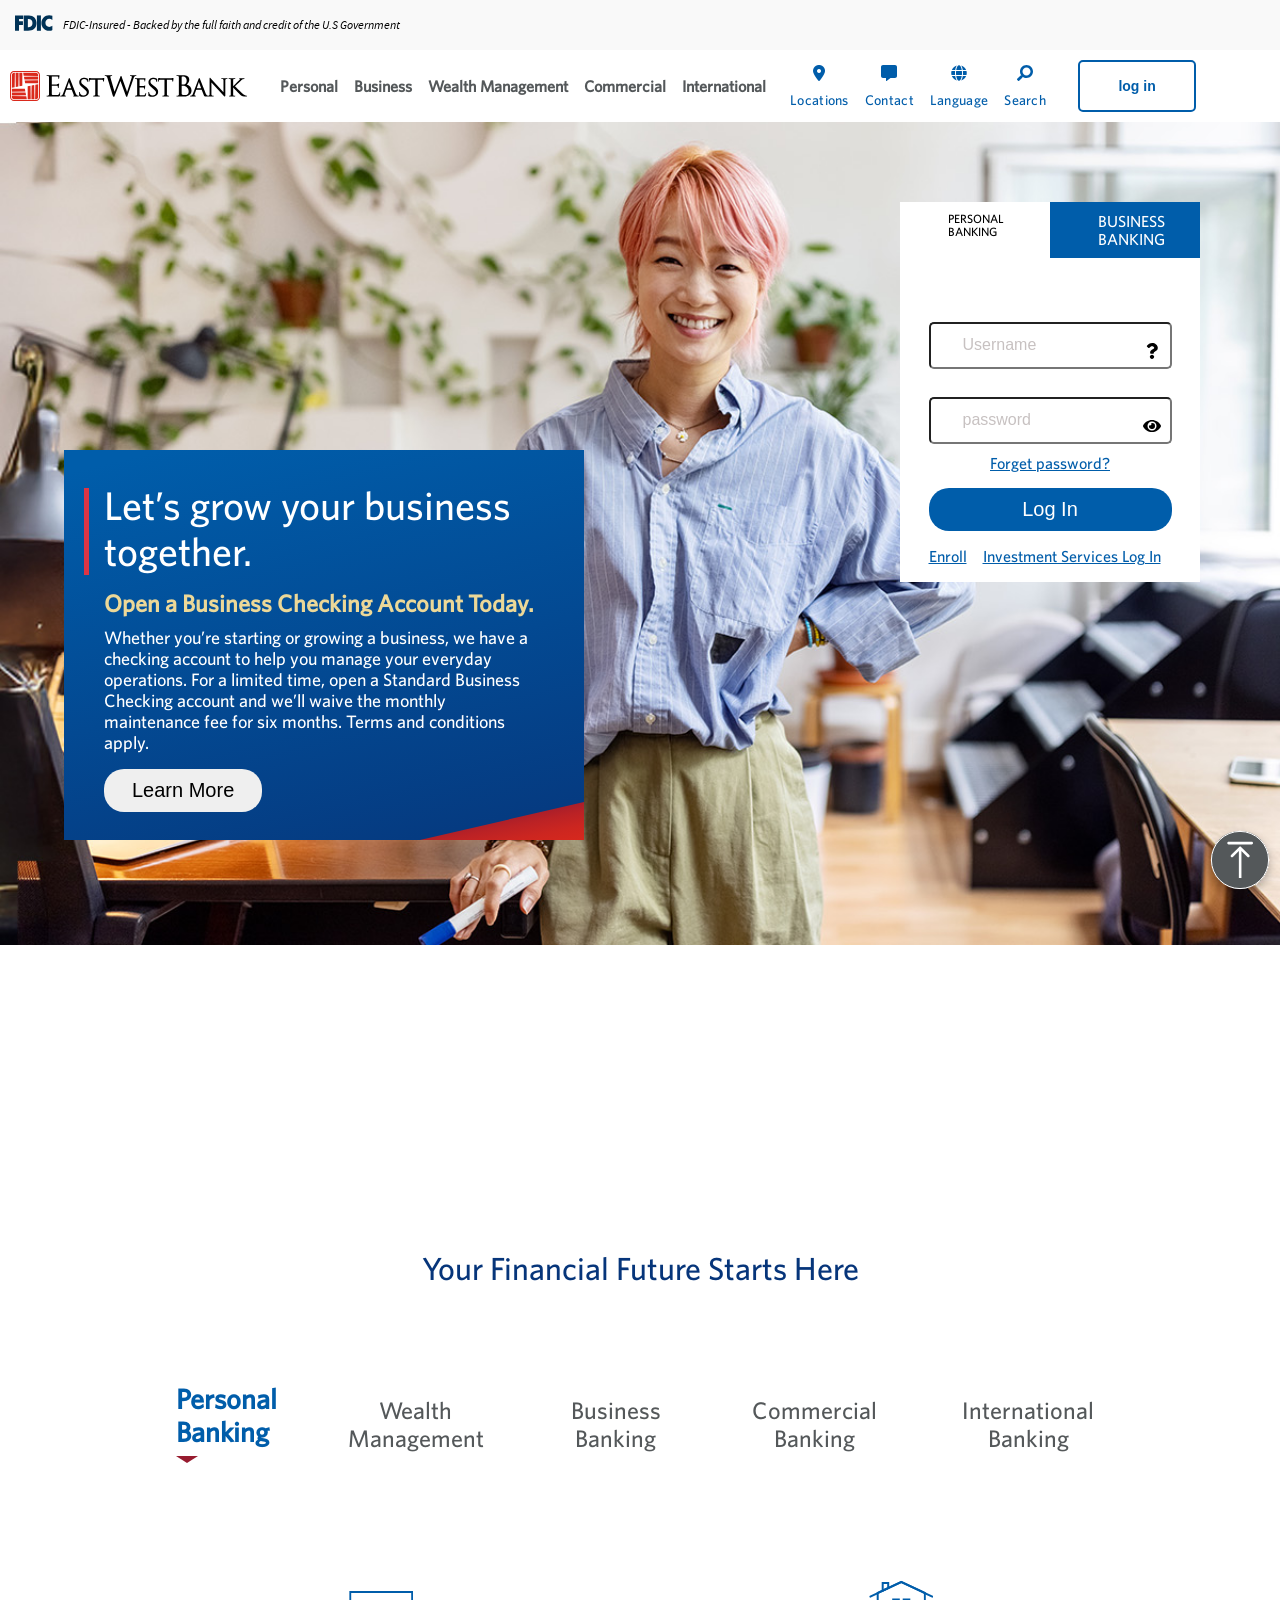
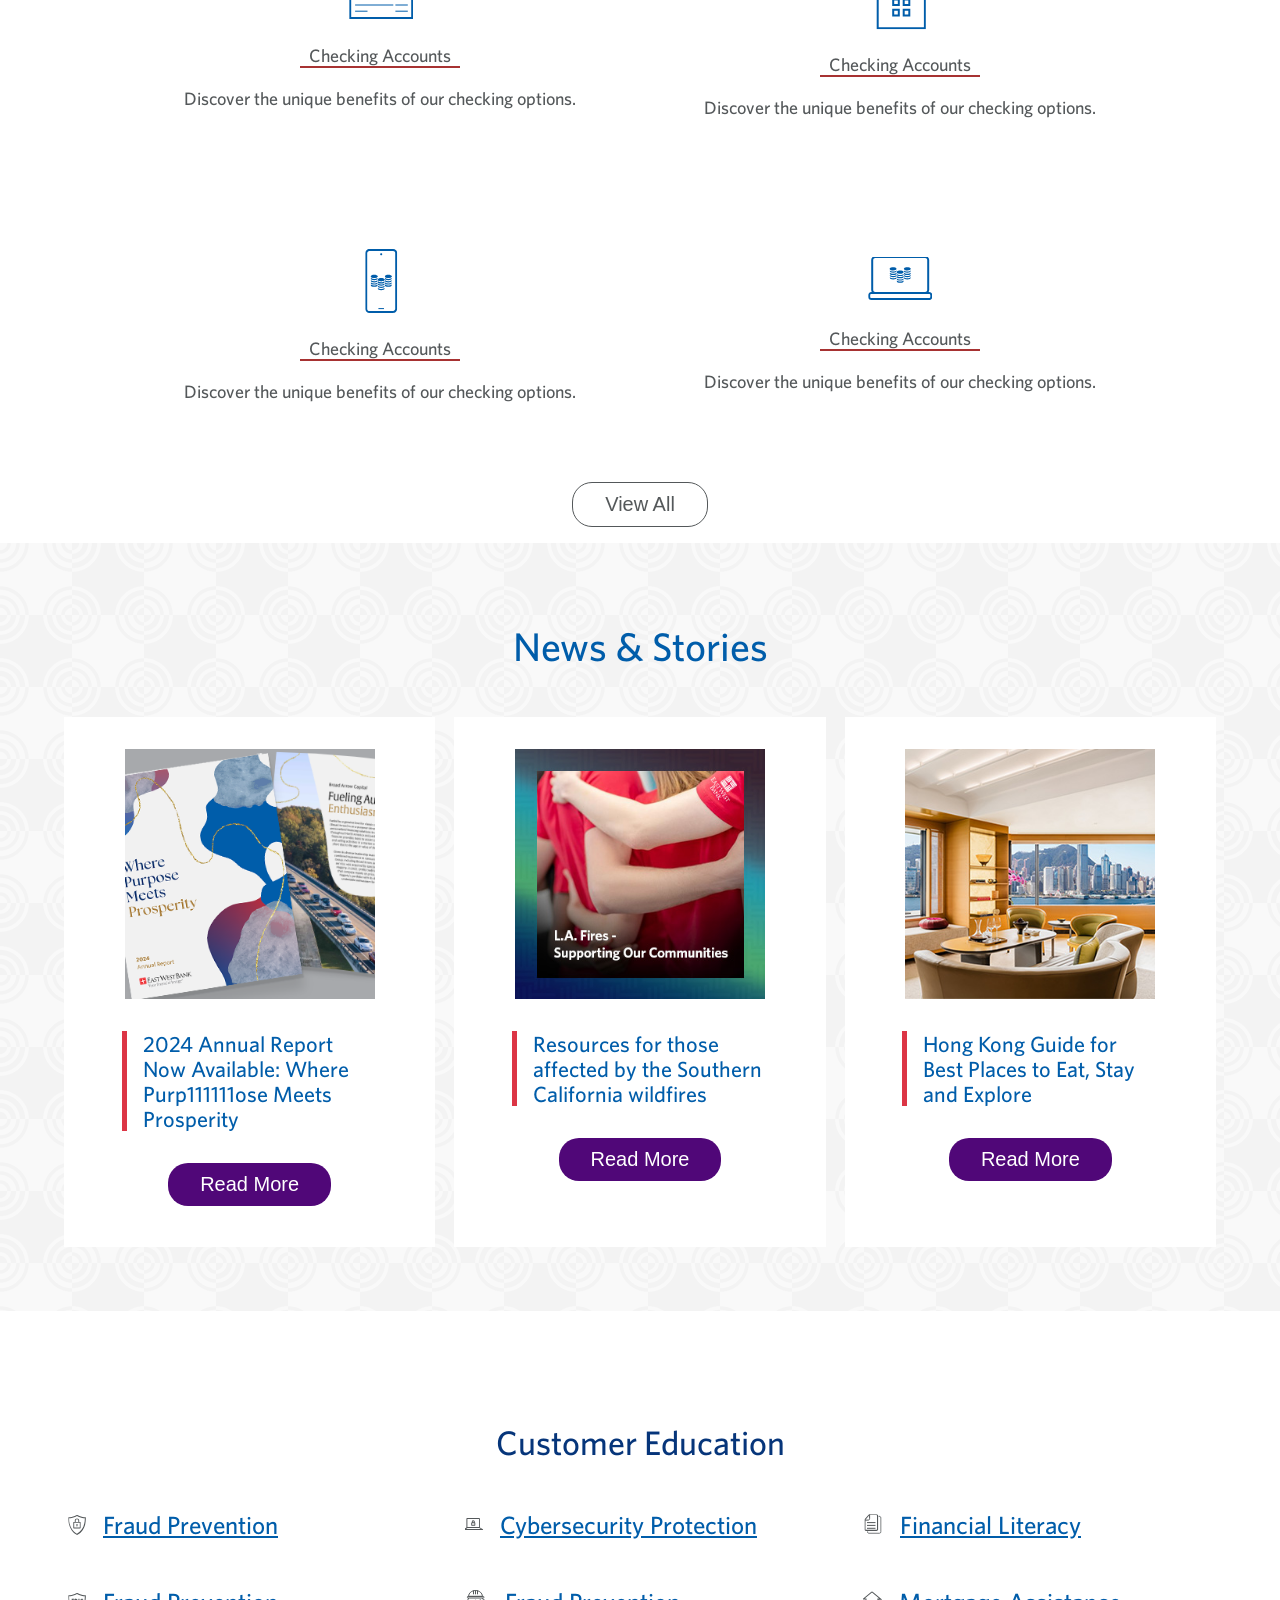
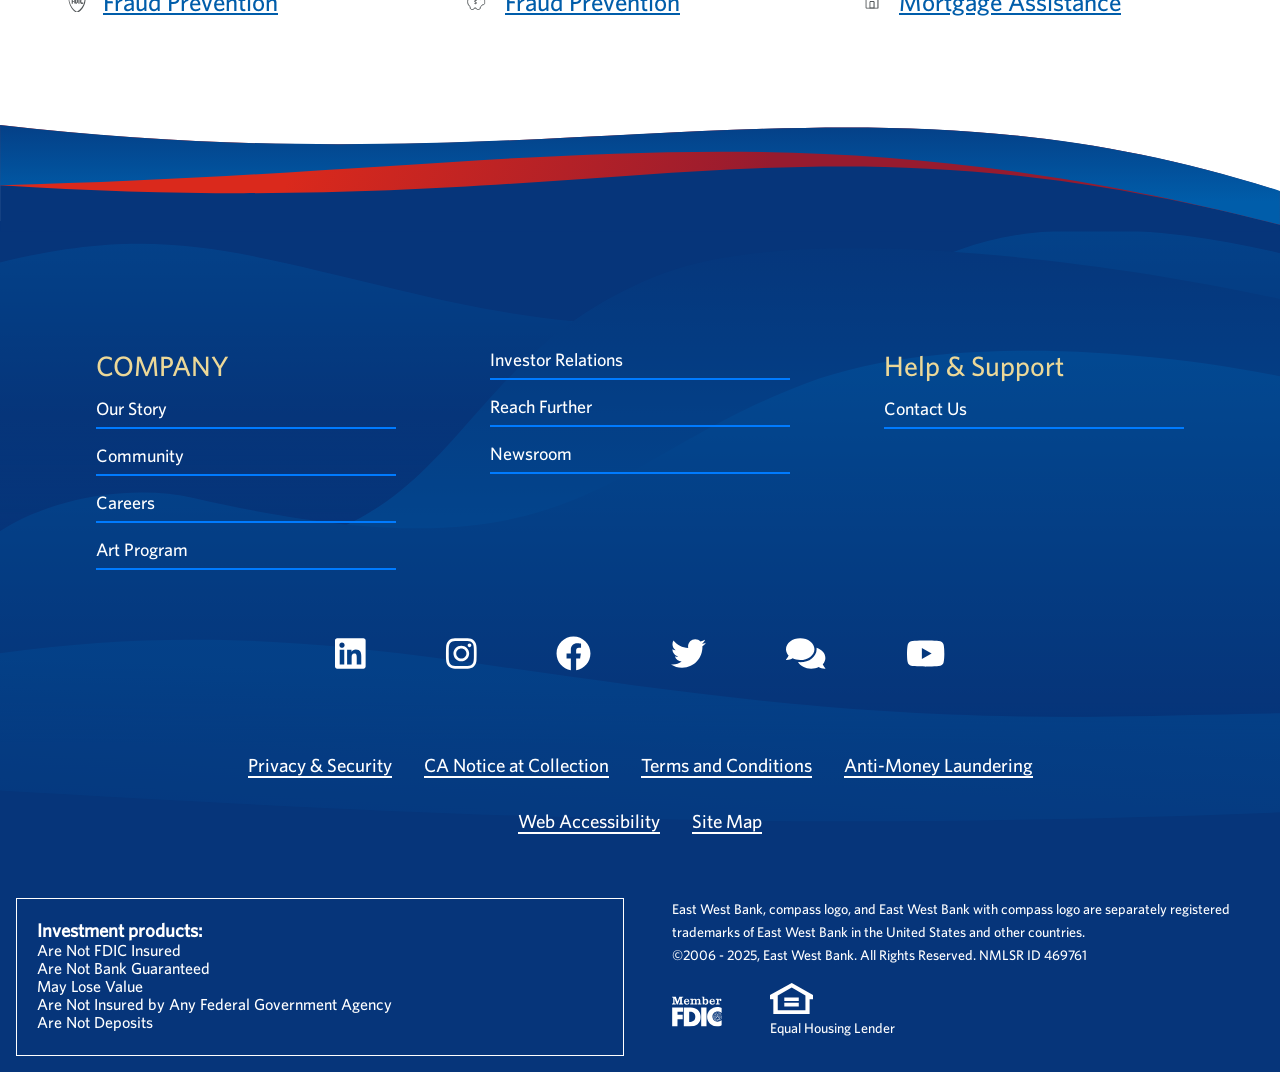
==== docs/index.html @ 976926b1 "new commit" ====
<!DOCTYPE html>
<html lang="en">

<head>
    <meta charset="UTF-8">
    <meta name="viewport" content="width=device-width, initial-scale=1.0">
    <title>Document</title>
    <link rel="stylesheet" href="../style/style.css">
    <link rel="stylesheet" href="https://cdnjs.cloudflare.com/ajax/libs/font-awesome/6.0.0-beta3/css/all.min.css">
    <script src="../script/all.js"></script>

</head>

<body>
    <header>
        <nav>
            <div class="alert-navbar">
                <div class="top-nav-logo">
                    <img src="../assets/icons/US-FDIC-Logo-letters copy.svg" alt="">
                </div>
                <div class="topnav_text">
                    <p>FDIC-Insured - Backed by the full faith and credit of the U.S Government</p>
                </div>
            </div>
            <div class="main_navbar">
                <div class="nav_img">
                    <div class="humbuger_menu">
                        <span><i class="fa fa-bars"></i></span>
                    </div>
                    <img src="../assets/icons/EWB_Logo_Horz_black.svg" alt="">
                </div>
                <div class="nav_container">

                    <div class="nav_links">
                        <a href="">personal</a>
                        <a href="">business</a>
                        <a href="">wealth management</a>
                        <a href="">commercial</a>
                        <a href="">international</a>
                    </div>
                    <div class="nav_utilities">
                        <div class="utility">

                            <div class="location">
                                <span class="icon"><i class="fa-solid  fa-location-dot"></i></span>
                                <p>locations</p>
                            </div>
                            <div class="contact">
                                <span class="icon"><i class="fas fa-comment-alt"></i></span>
                                <p>contact</p>
                            </div>
                            <div class="language">
                                <span class="icon"><i class="fas fa-globe"></i></span>
                                <p>language</p>
                            </div>

                            <div class="search">
                                <span class="icon"><i class="fas fa-search fa-rotate-90"></i></span>
                                <p>search</p>
                            </div>
                        </div>
                    </div>
                </div>
                <button class="btn">log in</button>
            </div>
        </nav>
    </header>
    <section>
        <div class="hero_section">
            <div class="form_model">
                <div class="model_bar">
                    <p>PERSONAL BANKING</p>
                    <span class="model_span">BUSINESS BANKING </span>
                </div>
                <div class="form_field">
                    <span class="input">
                        <input type="text" id="input" placeholder="Username" name="">
                        <span class="icon"><i class="fas fa-question"></i></span>
                    </span> <br>
                    <span class="input">
                        <input type="text" id="input" placeholder="password" name="">
                        <span class="icon"><i class="fas fa-eye"></i></span>
                    </span>
                    <div class="forget_password">
                        <span><a href="">Forget password?</a></span>
                    </div>
                    <div class="form_btn">
                        <button>Log in</button>
                    </div>
                    <div class="enroll">
                        <a href="">Enroll</a>
                        <a href="">Investment Services Log In</a>

                    </div>
                </div>

            </div>
            <div class="model">
                <h1>Let’s grow your business together. </h1>
                <span class="border"></span>
                <h3>Open a Business Checking Account Today.</h3>
                <P>Whether you’re starting or growing a business, we have a checking account to help you manage your
                    everyday operations. For a limited time, open a Standard Business Checking account and we’ll waive
                    the monthly maintenance fee for six months. Terms and conditions apply.</P>
                <button class="btn_ctr">learn more</button>
            </div>
        </div>

    </section>

    <section>
        <div class="details_section ">
            <h1 class="tittle">Your Financial Future Starts Here</h1>
            <div class="stats wrapper">
                <div class="stats_text">
                    <h1>Personal <br>
                        Banking</h1>
                    <img src="../assets/icons/tab-caret.svg" alt="">
                </div>
                <a href="">Wealth Management</a>
                <a href="">Business Banking</a>
                <a href="">Commercial Banking</a>
                <a href="">International Banking </a>

            </div>

            <div class="details_card_container">
                <article class="card">
                    <div class="card_img">
                        <img src="../assets/images/account.png" alt="">
                    </div>
                    <div class="card_title">
                        <p class="sub_titile">Checking Accounts</p>
                        <p>Discover the unique benefits of our checking options.</p>
                    </div>
                </article>
                <article class="card">
                    <div class="card_img">
                        <img src="../assets/images/house.png" alt="">
                    </div>
                    <div class="card_title">
                        <p class="sub_titile">Checking Accounts</p>
                        <p>Discover the unique benefits of our checking options.</p>
                    </div>
                </article>
                <article class="card">
                    <div class="card_img">
                        <img src="../assets/images/phoneMOney.png" alt="">
                    </div>
                    <div class="card_title">
                        <p class="sub_titile">Checking Accounts</p>
                        <p>Discover the unique benefits of our checking options.</p>
                    </div>
                </article>
                <article class="card">
                    <div class="card_img">
                        <img src="../assets/images/money.png" alt="">
                    </div>
                    <div class="card_title">
                        <p class="sub_titile">Checking Accounts</p>
                        <p>Discover the unique benefits of our checking options.</p>
                    </div>
                </article>
            </div>
            <button class="btn_ctr">View All</button>
        </div>

    </section>

    <section>
        <div class="news">
            <h1>News & Stories</h1>
            <div class="news_card wrapper">
                <article class="card">
                    <div class="card_container">

                        <div class="card_img">
                            <img src="../assets/images/2024_EWB-Annual-Report_320x320.png" alt="">
                        </div>
                        <div class="card_title">
                            <h2>2024 Annual Report Now Available: Where Purp111111ose Meets Prosperity</h2>
                        </div>
                        <button class="btn1">Read More</button>
                    </div>

                </article>
                <article class="card">
                    <div class="card_container">

                        <div class="card_img">
                            <img src="../assets/images/la-wildfires-resources-east-west-bank-thumb.jpg" alt="">
                        </div>
                        <div class="card_title">
                            <h2>Resources for those affected by the Southern California wildfires</h2>
                        </div>
                        <button class="btn1">Read More</button>
                    </div>

                </article>
                <article class="card">
                    <div class="card_container">

                        <div class="card_img">
                            <img src="../assets/images/RF_HK-guide_SQ_20250318a.jpg" alt="">
                        </div>
                        <div class="card_title">
                            <h2>Hong Kong Guide for Best Places to Eat, Stay and Explore</h2>
                        </div>
                        <button class="btn1">Read More</button>
                    </div>

                </article>
            </div>
        </div>

        <div class="customer">
            <h1 class="title">Customer Education</h1>
            <div class="customer_card_container">

                <span class="customer_card">
                    <img src="../assets/images/security.png" alt="">
                    <a href="">Fraud Prevention</a>
                </span>
                <span class="customer_card">
                    <img src="../assets/images/protection.png" alt="">
                    <a href="">Cybersecurity Protection</a>
                </span>
                <span class="customer_card">
                    <img src="../assets/images/copy.png" alt="">
                    <a href="">Financial Literacy</a>
                </span>
                <span class="customer_card">
                    <img src="../assets/images/fac.png" alt="">
                    <a href="">Fraud Prevention</a>
                </span>
                <span class="customer_card">
                    <img src="../assets/images/overdraft.png" alt="">
                    <a href="">Fraud Prevention</a>
                </span>
                <span class="customer_card">
                    <img src="../assets/images/mortage.png" alt="">
                    <a href="">Mortgage Assistance</a>
                </span>
            </div>
        </div>
    </section>

    <footer>
        <div class="footer_wave">
            <img src="../assets/icons/footer-wave.svg" alt="">
        </div>

        <div class="footer_links_container">
            <div class="footer_links">
                <h2>COMPANY</h2>
                <a href="">Our Story</a>
                <a href="">Community</a>
                <a href="">Careers</a>
                <a href="">Art Program</a>

            </div>
            <div class="footer_links">
                <a href="">Investor Relations</a>
                <a href="">Reach Further</a>
                <a href="">Newsroom</a>
            </div>

            <div class="footer_links">
                <h2>Help & Support</h2>
                <a href="">Contact Us</a>


            </div>
        </div>

        <div class="socials">
            <div class="social_links">

                <span class="social_icons">
                    <i class="fab fa-linkedin"></i>
                </span>
                <span class="social_icons">
                    <i class="fab fa-instagram"></i>
                </span>
                <span class="social_icons">
                    <i class="fab fa-facebook"></i>
                </span>
                <span class="social_icons">
                    <i class="fab fa-twitter"></i>
                </span>
                <span class="social_icons">
                    <i class="fa fa-comments"></i>
                </span>
                <span class="social_icons">
                    <i class="fab fa-youtube"></i>
                </span>
            </div>
        </div>

        <div class="para_links">
            <div class="links">
                <a href="">Privacy & Security</a>
                <a href="">CA Notice at Collection</a>
                <a href="">Terms and Conditions</a>
                <a href="">Anti-Money Laundering</a>
                <a href="">Web Accessibility</a>
                <a href="">Site Map</a>
            </div>
        </div>

        <div class="investments">
            <div class="investment_groups">
                <div class="stats_one">
                    <h3>Investment products:</h3>

                    <div class="stats_one">
                        <p>Are Not FDIC Insured</p>
                        <p>Are Not Bank Guaranteed</p>
                        <p>May Lose Value</p>
                    </div>
                    <div class="stats_two">
                        <p>Are Not Insured by Any Federal Government Agency</p>
                        <p>Are Not Deposits</p>
                    </div>
                </div>
            </div>

            <div class="investment_details">
                <p>East West Bank, compass logo, and East West Bank with compass logo are separately registered
                    trademarks of East West Bank in the United States and other countries.</p>
                <div class="copy_right">
                    <p>©2006 - 2025, East West Bank. All Rights Reserved.
                        NMLSR ID 469761</p>
                </div>

                <div class="footer_logo">
                    <img src="../assets/icons/FDIC-logo.svg" alt="">
                    <div class="footer_img">
                        <img src="../assets/icons/house-lender.svg" alt="">
                        <p>Equal Housing Lender</p>
                    </div>
                </div>
            </div>
        </div>

        <div class="back-to-top-arrow">
            <img src="../assets/icons/back-to-top-arrow.svg" alt="">
        </div>
    </footer>
    <script src="../script/index.js"></script>
</body>

</html>
---- style/style.css ----
* {
    padding: 0;
    margin: 0;
    box-sizing: border-box;
}

@font-face {
    font-family: 'Sanpro-italic';
    src: url(../assets/fonts/source-sans-pro-italic.ttf);
}

@font-face {
    font-family: 'Sanpro-regular';
    src: url(../assets/fonts/source-sans-pro-regular.ttf);
}

@font-face {
    font-family: 'whitneymedium';
    src: url(../assets/fonts/whitney-2/whitneymedium.otf);
}

body,
html {
    font-family: 'whitneymedium';
    overflow-x: hidden !important;

}


.wrapper {
    width: 90%;
    margin: 0 auto;
}

:root {
    --header-color: #f9f9f9;
    --hover-color: #ecd898;
    --hover-colorlinks: rgb(167, 50, 50);
    --colorblue: #54585a;
    --blue: #007bff;
    --deepblue: #06357a;
    --bluelight: #005daa;
    --indigo: #6610f2;
    --purple: #6f42c1;
    --deeppurple: #500778;
    ;
    --pink: #e83e8c;
    --red: #dc3545;
    --orange: #fd7e14;
    --yellow: #ffc107;
    --green: #28a745;
    --teal: #20c997;
    --cyan: #17a2b8;
    --white: #fff;
    --gray: #6c757d;
    --gray-dark: #343a40;
    --primary: #007bff;
    --secondary: #6c757d;
    --success: #28a745;
    --info: #17a2b8;
    --warning: #ffc107;
    --danger: #dc3545;
    --light: #f8f9fa;
    --dark: #343a40;
    --padding: 12px 3.5rem;
    --padding_main: 2.1rem 3.5rem;
}

header {
    max-width: 100% !important;

    .alert-navbar {
        display: flex;
        align-items: center;
        padding: var(--padding);
        gap: 10px;
        font-family: 'Sanpro-italic';
        background-color: var(--header-color);
        font-weight: 100;
        font-size: 12px;
    }

    .main_navbar {
        min-width: 100%;
        padding: var(--padding_main);
        display: flex;
        align-items: center;
        width: 100%;
        gap: 2rem;
        align-items: center;

        .nav_img {
            display: flex;
            justify-content: center;
            align-items: center;
            gap: 1rem;

            .humbuger_menu {
                display: none;
            }
        }

        .nav_container {
            display: flex;
            justify-content: space-between;
            align-items: center;
            gap: 1.5rem;


            .nav_links {
                display: flex;
                gap: 1rem;

                a {
                    text-decoration: none;
                    color: var(--colorblue);
                    text-transform: capitalize;
                    font-weight: 700;
                }

                a:hover {
                    color: var(--blue);
                    text-decoration: underline;
                }
            }


        }

        .nav_utilities {
            display: flex;
            justify-content: center;
            align-items: center;
            gap: 1rem;
            margin-left: 2.2rem;

            .utility {
                display: flex;
                justify-content: center;
                align-items: center;
                gap: 1rem;
            }

            .location,
            .contact,
            .language,
            .search {
                display: flex;
                justify-content: center;
                align-items: center;
                flex-direction: column;
                gap: 10px;

                .icon,
                p {
                    font-weight: 100 !important;
                    color: var(--bluelight);
                    text-transform: capitalize;
                }

                p {
                    font-size: 14px;
                    letter-spacing: .3px;
                }
            }

            .location:hover *,
            .contact:hover *,
            .language:hover *,
            .search:hover * {
                color: var(--hover-colorlinks) !important;
            }

            .btn {
                padding: 19px;
                font-size: 14px;
                text-transform: uppercase;
                font-weight: 700;
                margin-left: 1rem;
                border: 2px solid var(--bluelight);
                color: var(--bluelight);
                background-color: transparent;
                border-radius: 5px;
            }

            .btn:hover {
                color: var(--white);
                background-color: var(--bluelight);
                border-radius: 5px;
            }

        }

        .btn {
            padding: 1rem 2.4rem;
            font-weight: 600;
            border-radius: 5px;
            background-color: transparent;
            font-size: 14px;
            border: 2px solid var(--bluelight);
            color: var(--bluelight);
        }

        .btn:hover {
            background-color: var(--bluelight);
            color: var(--white);
        }
    }
}

.hero_section {
    background-image: url(../assets/images/grow-business-togather.jpg);
    background-position: 60% top;
    background-repeat: no-repeat;
    background-size: 160% auto;
    height: 120vh;
    width: 100%;
    position: relative;

    .form_model {
        width: 300px;
        position: absolute;
        height: 380px;
        right: 5rem;
        top: 5rem;
        background-color: var(--white);

        .model_bar {
            margin-bottom: 4rem;
            display: grid;
            grid-template-columns: 50% 50%;

            P {
                font-size: 12px;
                padding: 10px 3rem;
            }

            .model_span {
                padding: 10px 3rem;
                background-color: var(--bluelight);
                color: var(--white);
            }
        }

        .form_field {
            margin: auto;
            text-align: center;
            width: 243px;

            .input {
                display: flex;
                position: relative;
                justify-content: space-between;
                justify-content: center;
                align-items: center;



                .icon {
                    width: 20px;
                    position: absolute;
                    right: 10px;
                }

                #input {
                    padding: 14px 2rem;
                    width: 100%;
                    border-radius: 5px;
                    outline: none;
                    margin-bottom: 10px;
                }

                input::placeholder {
                    font-size: 16px;
                    color: rgb(199, 193, 193);
                }

            }

            #input:focus {
                border: 1px solid var(--hover-color);
            }

            .forget_password a {
                color: var(--bluelight);
                margin-bottom: 10rem;
            }

            .form_btn button {
                padding: 10px 28px;
                display: inline-block;
                width: 100%;
                border-radius: 20px;
                border: none;
                margin: 1rem 0;
                text-transform: capitalize;
                font-size: 20px;
                transition: .2s;
                background-color: var(--bluelight);
                color: var(--white);
            }

            .enroll {
                display: flex;
                gap: 1rem;

                a {
                    color: var(--bluelight);
                }
            }
        }

    }

    .model {
        width: 520px;
        height: 390px;
        position: relative;
        top: 20.5rem;
        left: 4rem;
        color: var(--white);
        background-color: var(--bluelight);
        padding: 2rem 2.5rem;
        background: url(../assets/icons/corner-angle.svg) no-repeat bottom right, linear-gradient(166.9deg, #005daa 4.55%, #06357a 107.1%);

        .border {
            border-left: 5px solid var(--red) !important;
            position: absolute;
            top: 38px;
            left: 20px;
            height: 87px;
        }

        h1 {
            font-size: 40px;
            font-weight: 500;
            margin-bottom: 5px;
        }

        h3 {
            font-size: 24px;
            font-weight: 600;
            padding: 10px 0;
            color: var(--hover-color);
        }

        p {
            font-size: 18px;
        }

        .btn_ctr {
            padding: 10px 28px;
            border-radius: 20px;
            border: none;
            margin: 1rem 0;
            text-transform: capitalize;
            font-size: 20px;
            transition: .2s;
        }

        .btn_ctr:hover {
            background-color: var(--bluelight);
            color: var(--white);
            transition: .5s;
        }
    }

}

.details_section {
    display: flex;
    justify-content: center;
    align-items: center;
    flex-direction: column;

    .tittle {
        font-size: 32px;
        color: var(--deepblue);
        font-weight: 400;
        padding: 3rem 0;
    }

    .stats {
        display: flex;
        justify-content: space-between;
        align-items: center;
        gap: 4rem;
        padding: 3rem 7rem;

        .stats_text {
            h1 {
                font-size: 28px;
                color: var(--bluelight);
            }
        }

        a {
            font-size: 24px;
            text-align: center;
            color: var(--colorblue);
            text-decoration: none;

        }

        a:hover {
            color: var(--hover-color);
        }
    }

    .details_card_container {
        display: grid;
        grid-template-columns: 1fr 1fr;
        justify-content: space-between;
        align-items: center;

        .card {
            text-align: center;
            width: 100%;
            padding: 4rem;

            .card_title {

                .sub_titile {
                    margin: 20px auto;
                    width: 160px;
                    border-bottom: 2px solid var(--hover-colorlinks);
                }

                .sub_titile:hover {
                    color: var(--hover-colorlinks);
                }

                p {
                    font-size: 18px;
                    color: var(--colorblue);
                }
            }
        }
    }

    .btn_ctr {
        padding: 10px 32px;
        border-radius: 20px;
        margin: 1rem 0;
        text-transform: capitalize;
        background-color: transparent;
        border: 1px solid;
        font-size: 20px;
        transition: .2s;
        color: var(--colorblue);
    }

    .btn_ctr:hover {
        background-color: var(--bluelight);
        color: var(--white);
        transition: .5s;
    }
}

.news {
    background-image: url(../assets/images/storybackground-gry.png);
    padding: 4rem 0;

    h1 {
        text-align: center;
        font-size: 40px;
        font-weight: 400;
        color: var(--bluelight);
        padding: 1rem 0 3rem 0;

    }

    .news_card {
        display: flex;
        gap: 1.2rem;

        .card {
            width: 450px;
            height: 530px;
            padding: 2rem;
            background-color: var(--white);

            .card_container {
                display: flex;
                justify-content: center;
                align-items: center;
                flex-direction: column;
            }

            .card_img {
                display: flex;
                justify-content: center;
                align-items: center;
                padding-bottom: 2rem;

                img {
                    width: 250px;
                    margin: auto;
                }
            }

            .card_title {
                h2 {
                    text-align: left;
                    font-size: 22px;
                    width: 256px;
                    font-weight: 500;
                    padding-left: 1rem;
                    border-left: 5px solid var(--danger);
                    color: var(--bluelight);
                }
            }

            .btn1 {
                padding: 10px 32px;
                border-radius: 20px;
                margin: 2rem 0;
                text-transform: capitalize;
                background-color: transparent;
                border: none;
                font-size: 20px;
                transition: .2s;
                color: var(--white);
                background-color: var(--deeppurple);
            }

            .btn1:hover {
                background-color: transparent;
                border: 1px solid var(--deeppurple);
                color: var(--colorblue);
            }
        }
    }
}


.customer {
    display: flex;
    align-items: center;
    flex-direction: column;
    height: 350px;

    h1 {
        font-size: 34px;
        color: var(--deepblue);
        font-weight: 500;
        padding: 7rem 0 3rem 0;
    }

    .customer_card_container {
        display: grid;
        grid-template-columns: repeat(3, 1fr);
        gap: 3rem;
        width: fit-content;

        .customer_card {
            display: flex;
            gap: 1rem;
            align-items: center;
            width: 390px;

            a {
                font-size: 25px;
                color: var(--bluelight);
            }

            a:hover {
                color: var(--hover-colorlinks);
            }
        }
    }
}

footer {
    background: var(--deepblue) url(../assets/icons/footer-BG-DT.svg);
    background-repeat: no-repeat;
    position: relative;
    height: auto;

    .footer_wave {
        height: auto !important;

        img {
            position: absolute;
            top: -6rem;
            width: 100%;
        }
    }

    .footer_links_container {
        display: flex;
        justify-content: space-between;
        align-items: flex-start;
        padding: 8rem 6rem 2rem 6rem;
        margin-top: 10rem;

        .footer_links {
            display: flex;
            justify-content: flex-start;
            flex-direction: column;
            flex-wrap: wrap;
            width: 300px;
            gap: 1rem;

            a {
                color: var(--white);
                font-size: 18px;
                text-decoration: none;
                float: left;
                padding-bottom: 8px;
                border-bottom: 2px solid var(--blue);
            }

            a:hover {
                color: var(--hover-color);
            }

            h2 {
                font-size: 28px;
                font-weight: 300;
                color: var(--hover-color);
            }
        }

    }

    .socials {
        display: flex;
        justify-content: center;
        align-items: center;
        flex-wrap: wrap;
        margin-top: 2rem;


        .social_links {
            gap: 5rem;
            display: flex;
            justify-content: center;
            align-items: center;
            flex-direction: row;
            flex-wrap: wrap;
        }

        .social_icons {
            font-size: 35px;
            color: var(--white);
        }

        .social_icons:hover {
            color: var(--hover-color);
        }
    }

    .para_links {
        display: flex;
        justify-content: center;
        align-items: center;
        padding: 5rem 0 3rem 0;

        .links {
            width: 70%;
            display: flex;
            flex-wrap: wrap;
            justify-content: center !important;
            align-items: center !important;
            gap: 2rem;

            a {
                text-align: center;
                text-decoration: none;
                font-size: 19px;
                color: var(--white);
                border-bottom: 2px solid var(--white);
            }

            a:hover {
                color: var(--hover-color);
                border-color: var(--hover-color);
            }
        }
    }

    .investments {
        display: grid;
        grid-template-columns: 50% 50%;
        gap: 1rem;
        color: var(--white);

        .investment_groups {
            padding: 10px;
            margin: 1rem;
            border: 1px solid var(--white);
            padding: 20px;

            .investment_stats {
                h3 {
                    font-size: 15px;
                }

                .stats_one {
                    padding: 20px 0;
                    display: flex;
                    justify-content: space-between;
                    align-items: center;
                }

                .stats_two {
                    padding: 10px 0;
                    display: flex;
                    justify-content: space-between;
                    align-items: center;
                    gap: 1rem;
                }
            }
        }
    }

    .investment_details {
        margin: 1rem;

        P {
            font-size: 14px;
            line-height: 23px;
            font-weight: 100;
        }

        .footer_logo {
            display: flex;
            align-items: center;
            flex-wrap: wrap;
            gap: 3rem;
            margin: 1rem 0;
        }
    }

    .back-to-top-arrow img {
        position: fixed !important;
        right: 0;
        bottom: 0;
    }
}






@media screen and (max-width:1309px) {
    .alert-navbar {
        padding: 15px !important;
    }

    .main_navbar {
        min-width: 100% !important;
        gap: 1rem;
        padding: 10px !important;

        .nav_links {
            gap: 2rem !important;
        }

        .nav_links {
            gap: 1rem !important;
        }

        .nav_utilities {
            margin-left: 0 !important;
            gap: 3rem !important;
        }

    }

    .customer_card_container {
        .customer_card {
            margin: auto;
            gap: 1rem !important;
            width: 350px !important;
        }
    }
}

@media screen and (max-width:1190px) {

    .alert-navbar {
        padding: 10px 20px !important;
    }

    .main_navbar {
        padding: 20px !important;
        gap: 10px !important;

        .nav_links {
            gap: 12px !important;
            justify-content: center;
            align-items: center;
        }

        .nav_links {
            gap: 10px !important;
        }

        .nav_utilities {
            margin-left: 0 !important;
            gap: 15px !important;
        }

    }

    .news_card {
        display: grid !important;
        grid-template-columns: repeat(2, 1fr);
        justify-content: center;
        align-items: center;

        .card {
            margin: 0 auto;

        }
    }

    .footer_wave {
        img {
            height: 20vh !important;
            position: absolute;
            top: -5rem !important;
            width: 100%;
        }
    }

    .footer_links_container {
        display: grid !important;
        gap: 2rem;
        grid-template-columns: 1fr 1fr !important;
    }


}

@media screen and (max-width:1090px) {

    .main_navbar {
        .btn {
            padding: 0 !important;
        }
    }

    .hero_section {
        height: 90vh !important;

        .form_model {
            display: none;
        }

        .model {
            top: 25rem !important;
            width: 100%;
            height: auto;
            left: 0;
            margin-bottom: 3rem !important;
        }
    }

    .humbuger_menu {
        display: block !important;
        font-size: 30px;
        font-weight: 100;
        color: var(--danger);
    }


    .details_section {
        .tittle {
            margin-top: 5rem !important;
        }

        .stats {
            width: 100% !important;
            padding: 10px !important;
            font-size: 17px !important;
            height: 200px;
            overflow-x: auto;

            a {

                font-size: 17px !important;
            }
        }

        /* height: ; */
    }



    .alert-navbar {
        padding: 17px !important;
    }

    .main_navbar {
        position: relative;
        padding: 17px !important;

        .nav_container {
            display: flex;
            gap: 12px !important;
            justify-content: flex-start !important;
            align-items: flex-start !important;
            flex-direction: column !important;
            position: absolute !important;
            z-index: 999;
            top: 4.3rem;
            left: -100%;
            height: 80vh !important;
            width: 40%;
            background-color: var(--white);
            transition: .5s all;
            .nav_links {
                flex-direction: column;
                width: 200px;
            }

            a {
                padding: 1rem 2rem;
                font-size: 16px;
                text-align: center;
                color: var(--bluelight) !important;
            }

            a:hover {
                text-decoration: underline !important;

            }

        }
    }

    .toggle {
        left: 0 !important;
    }

    .nav_utilities {
        margin-left: 0 !important;
        gap: 10px !important;
    }

    .icon {
        position: absolute;
        left: 0;
        font-size: 18px;
    }

    .utility {
        display: flex !important;
        flex-direction: column;
        justify-content: center;
        align-items: center;
        gap: 3rem !important;
        position: absolute;
        left: 2rem;
        top: 19rem;
        z-index: 999;
        margin-top: 2rem;

        P {
            padding-left: 20px !important;
            font-size: 17px !important;
        }
    }

    .location {
        position: relative;
        width: 100px;
        /* text-decoration: underline; */

    }

    .contact {
        position: relative;
        width: 100px;
    }

    .language {
        position: relative;
        width: 100px;
    }

    .search {
        position: relative;
        width: 100px;
    }

    .btn {
        position: absolute;
        right: 0 !important;
        border: none !important;
        width: 100px !important;
        color: var(--white) !important;
        height: 70px !important;
    }

    .btn:hover {
        color: transparent;
    }

    .btn::before {
        content: " ";
        position: absolute;
        display: block;
        width: 120px;
        height: 100% !important;
        top: 0;
        right: -10px;
        z-index: -1;
        background: linear-gradient(267.36deg, #005daa 6%, #06357a 93.03%);
        transform-origin: top right;
        -ms-transform: skew(-10deg, 0);
        -webkit-transform: skew(-10deg, 0);
        transform: skew(10deg, 0);
    }

    .news_card {
        .card {
            max-width: 350px !important;
        }

    }

    .customer {
        height: 100%;
    }

    .customer_card_container {
        display: flex !important;
        justify-content: center;
        align-items: center;
        flex-wrap: wrap;

        .customer_card {
            width: 260px !important;
        }
    }



    .footer_links_container {
        justify-content: center !important;
        align-items: center !important;
    }

    .back-to-top-arrow img {
        position: relative;
        right: 1rem !important;
    }
}


@media screen and (max-width:950px) {

    .news_card {
        .card {
            max-width: 300px !important;
            gap: 8px !important;
        }

    }

    .footer_links_container {
        gap: 1rem !important;

        .footer_links {
            h2 {
                font: 15px;
            }
        }
    }
}


@media screen and (max-width:650px) {
    .nav_container{
        width: 60% !important;
    }

    .hero_section {

        .model {
            top: 14rem !important;
        }
    }

    .details_card_container {
        flex-wrap: wrap !important;

    }

    .news_card {
        grid-template-columns: 1fr !important;
        gap: 3rem !important;

        .card {
            min-width: 100% !important;
            height: auto !important;

            .card_container {
                align-items: flex-start !important;
            }

            img {
                height: 400px !important;
                width: 490px !important;
                max-width: 100% !important;
                object-fit: cover;
                margin: 0 auto !important;
            }

            .card_title {
                h2 {
                    text-align: left;
                    font-size: 28px;
                    width: 100% !important;
                    font-weight: 500;
                    padding-left: 1rem;
                    border-left: 5px solid var(--danger);
                    color: var(--bluelight);
                }

                .stats_text {
                    margin: 4rem 0 !important;

                    a {
                        font-size: 18px !important;
                    }
                }
            }

        }
    }

    .investments {
        grid-template-columns: 1fr !important;

        .stats_one {
            display: flex;
            align-items: flex-start !important;
        }
    }

    .investment_stats {
        justify-content: center;
        align-items: center;
    }

    .footer_links_container {
        display: flex !important;
        align-items: center !important;
        justify-content: center !important;
        flex-direction: column !important;

        .footer_links {
            padding: 1rem;

            h2 {
                font-size: 19px !important;
            }

            a {
                width: 100%;
            }
        }

    }

    .stats_one {
        flex-direction: column !important;
    }

    .stats_two {
        display: flex !important;
        align-items: baseline !important;
        flex-direction: column !important;
    }


}

@media screen and (max-width:480px) {

    .details_card_container {
        display: flex !important;
        justify-content: center !important;
        align-items: center !important;
        flex-wrap: wrap !important;
    }

    .tittle {
        top: 1rem !important;
    }
}

@media screen and (max-width:440px) {
    .top-nav-logo {
        display: flex;
        align-self: flex-start !important;
    }

    .nav_img img {
        max-width: 200px;
    }

    .tittle {
        position: relative;
        top: 2rem;
        text-align: center !important;

    }
}


@media screen and (max-width:370px) {

    .main_navbar {
        .btn {
            height: 70px !important;
        }
    }

    .nav_img img {
        max-width: 150px;

        .hero_section {

            .model {
                top: 28rem !important;
            }
        }

    }
}
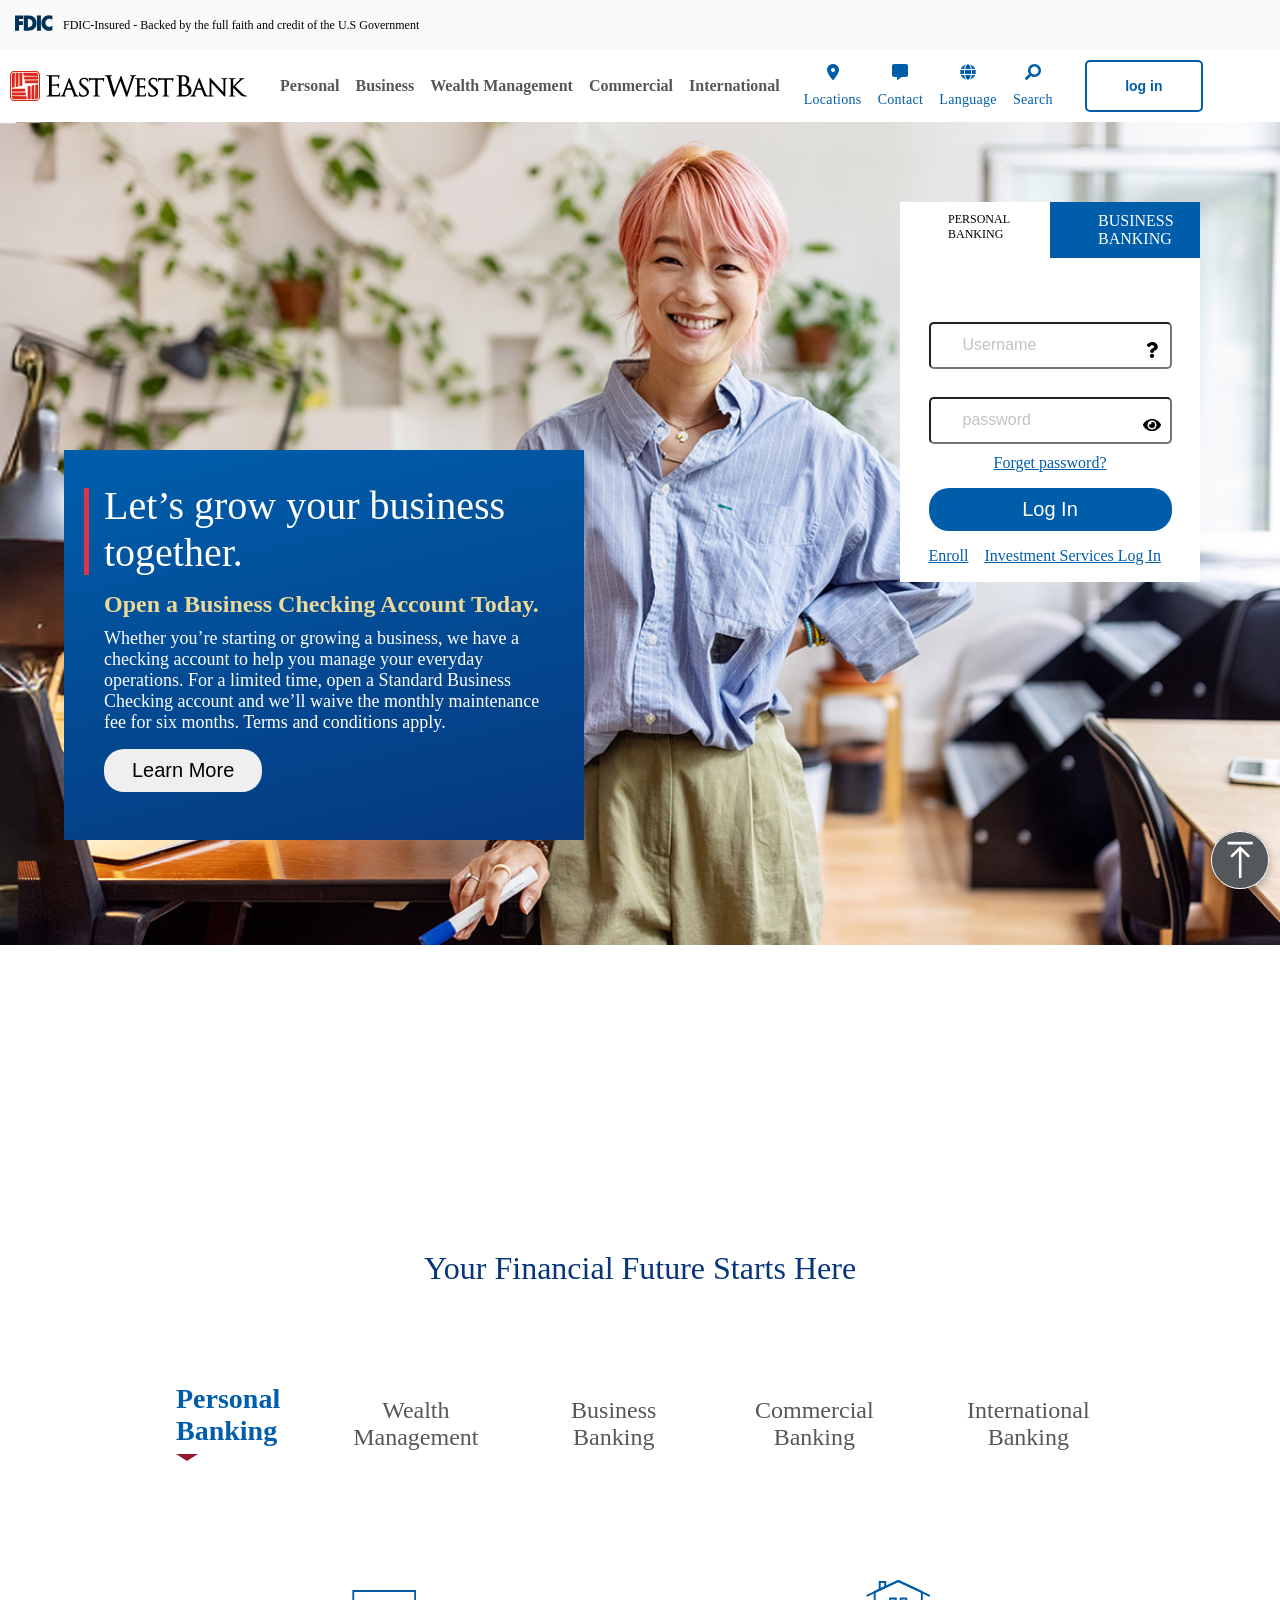
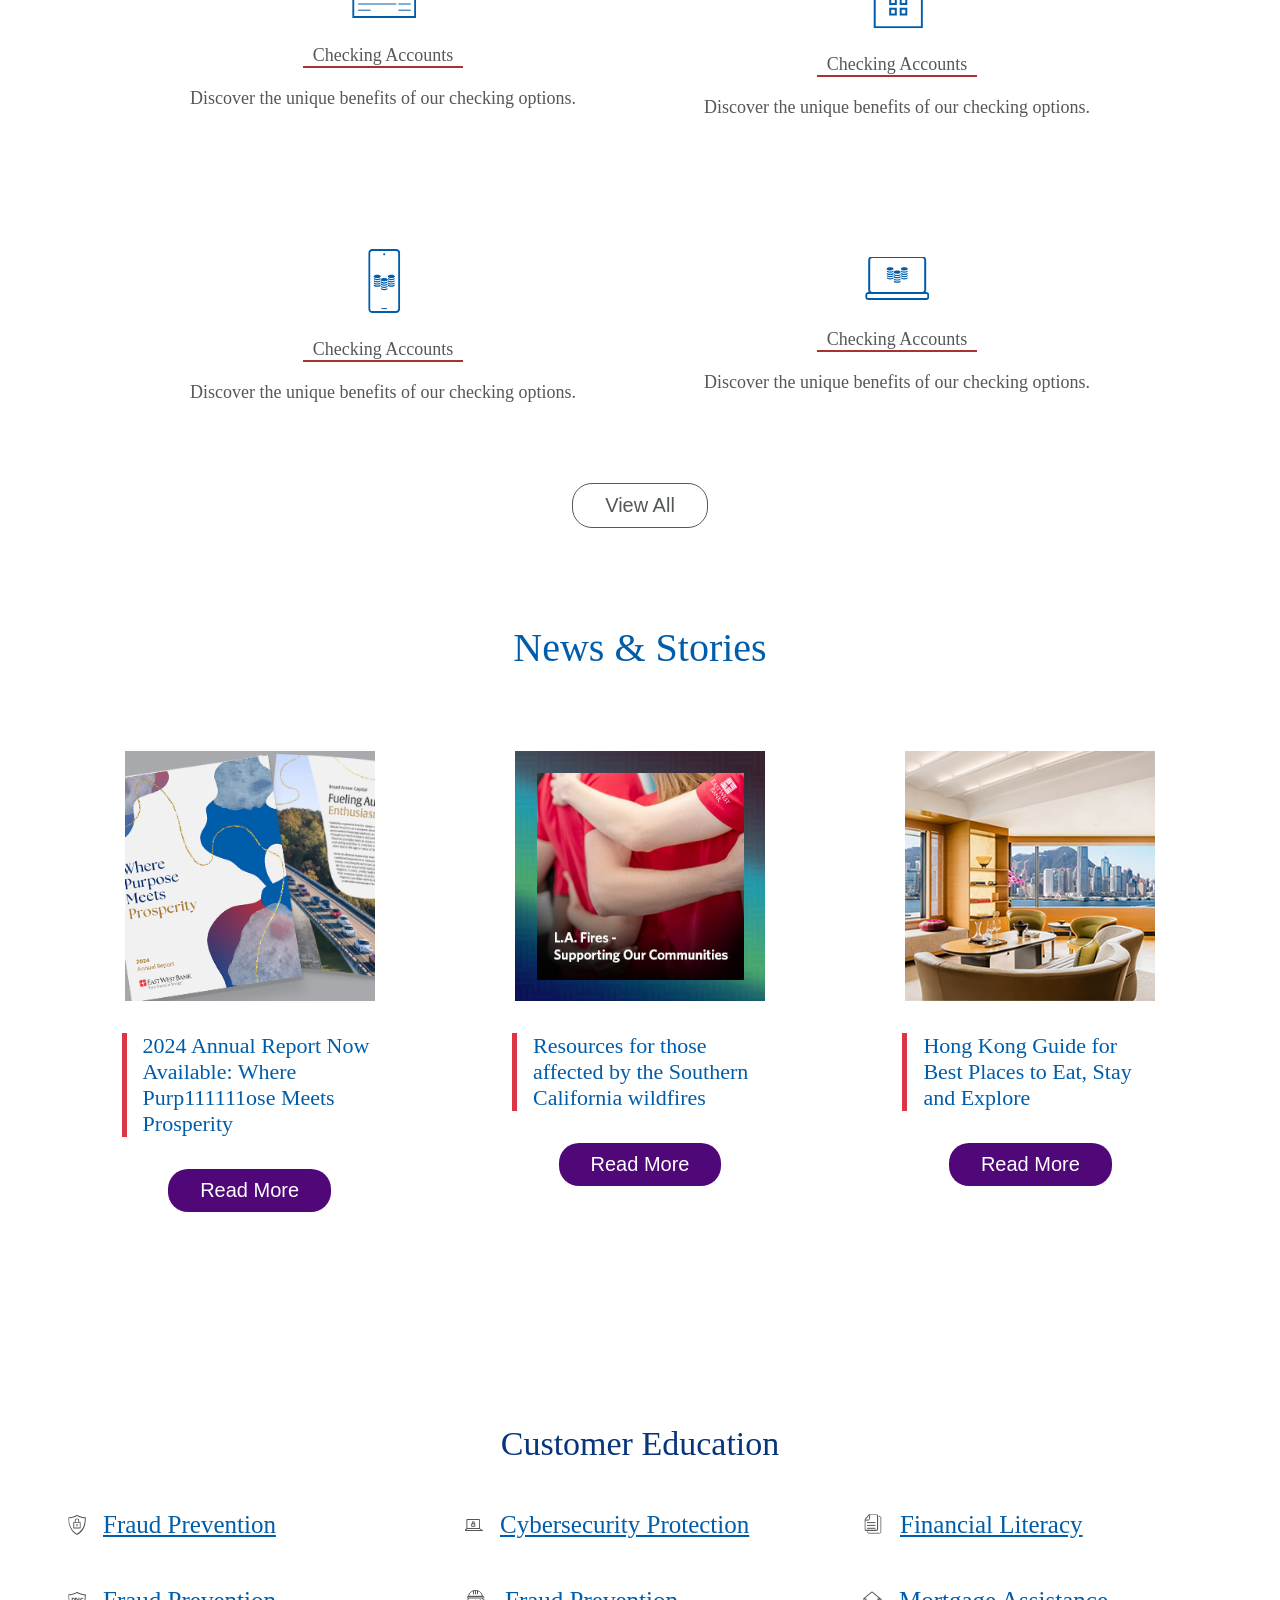
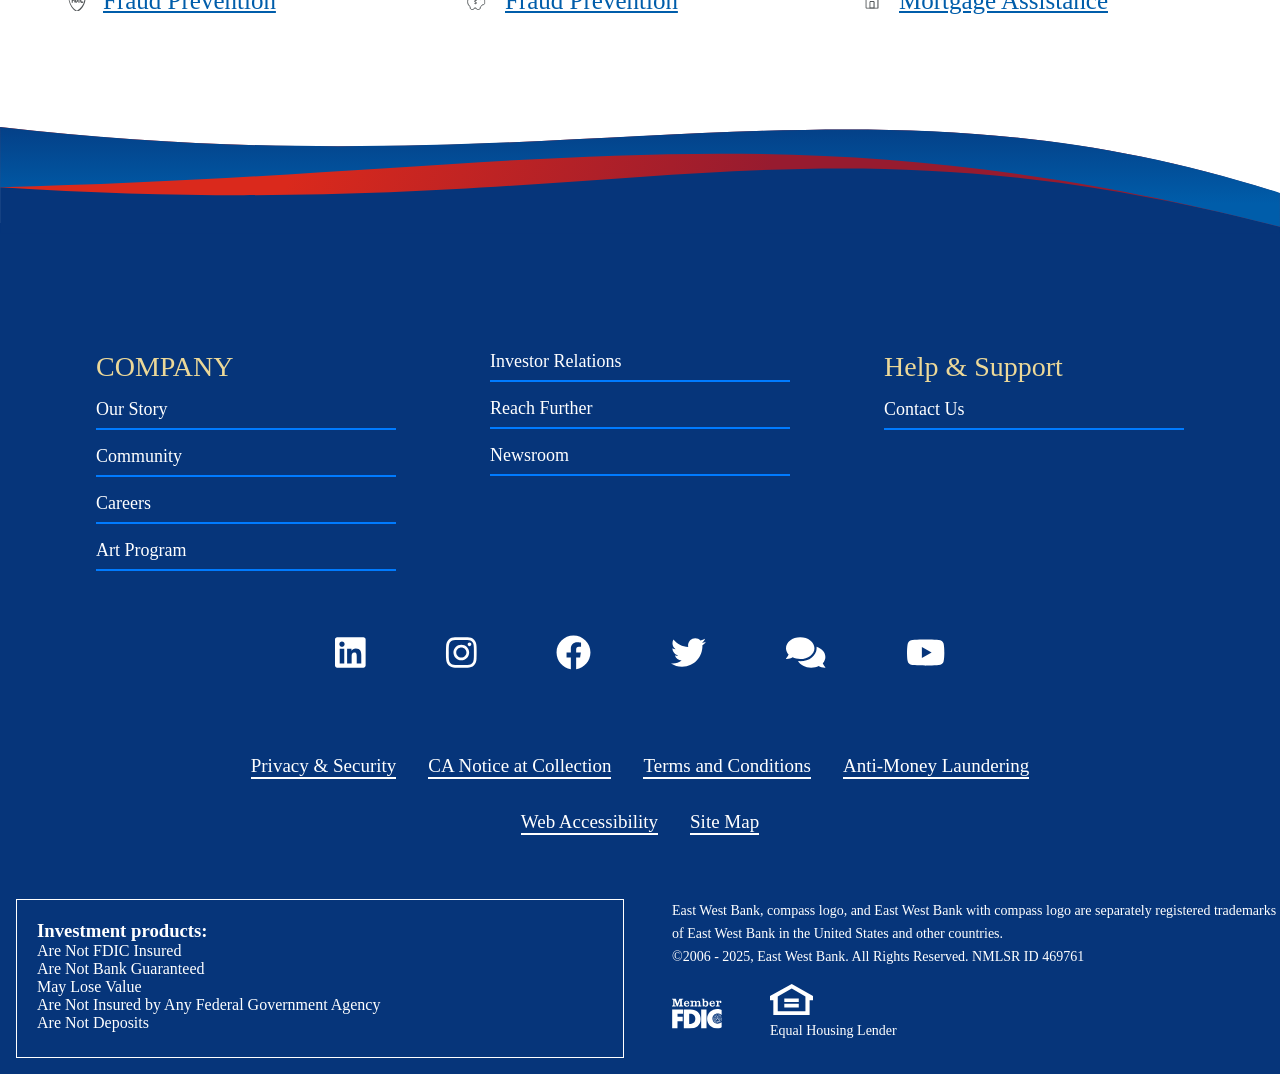
==== commit f43bfd88: "new commit" ====
--- a/docs/index.html
+++ b/docs/index.html
@@ -5,9 +5,9 @@
     <meta charset="UTF-8">
     <meta name="viewport" content="width=device-width, initial-scale=1.0">
     <title>Document</title>
-    <link rel="stylesheet" href="../style/style.css">
     <link rel="stylesheet" href="https://cdnjs.cloudflare.com/ajax/libs/font-awesome/6.0.0-beta3/css/all.min.css">
     <script src="../script/all.js"></script>
+    <link rel="stylesheet" href="./style/style.css">
 
 </head>
 
@@ -347,7 +347,7 @@
             <img src="../assets/icons/back-to-top-arrow.svg" alt="">
         </div>
     </footer>
-    <script src="../script/index.js"></script>
+    <script src="./script/index.js"></script>
 </body>
 
 </html>
--- a/docs/style/style.css
+++ b/docs/style/style.css
@@ -0,0 +1,1237 @@
+* {
+    padding: 0;
+    margin: 0;
+    box-sizing: border-box;
+}
+
+@font-face {
+    font-family: 'Sanpro-italic';
+    src: url(../assets/fonts/source-sans-pro-italic.ttf);
+}
+
+@font-face {
+    font-family: 'Sanpro-regular';
+    src: url(../assets/fonts/source-sans-pro-regular.ttf);
+}
+
+@font-face {
+    font-family: 'whitneymedium';
+    src: url(../assets/fonts/whitney-2/whitneymedium.otf);
+}
+
+body,
+html {
+    font-family: 'whitneymedium';
+    overflow-x: hidden !important;
+
+}
+
+
+.wrapper {
+    width: 90%;
+    margin: 0 auto;
+}
+
+:root {
+    --header-color: #f9f9f9;
+    --hover-color: #ecd898;
+    --hover-colorlinks: rgb(167, 50, 50);
+    --colorblue: #54585a;
+    --blue: #007bff;
+    --deepblue: #06357a;
+    --bluelight: #005daa;
+    --indigo: #6610f2;
+    --purple: #6f42c1;
+    --deeppurple: #500778;
+    ;
+    --pink: #e83e8c;
+    --red: #dc3545;
+    --orange: #fd7e14;
+    --yellow: #ffc107;
+    --green: #28a745;
+    --teal: #20c997;
+    --cyan: #17a2b8;
+    --white: #fff;
+    --gray: #6c757d;
+    --gray-dark: #343a40;
+    --primary: #007bff;
+    --secondary: #6c757d;
+    --success: #28a745;
+    --info: #17a2b8;
+    --warning: #ffc107;
+    --danger: #dc3545;
+    --light: #f8f9fa;
+    --dark: #343a40;
+    --padding: 12px 3.5rem;
+    --padding_main: 2.1rem 3.5rem;
+}
+
+header {
+    max-width: 100% !important;
+
+    .alert-navbar {
+        display: flex;
+        align-items: center;
+        padding: var(--padding);
+        gap: 10px;
+        font-family: 'Sanpro-italic';
+        background-color: var(--header-color);
+        font-weight: 100;
+        font-size: 12px;
+    }
+
+    .main_navbar {
+        min-width: 100%;
+        padding: var(--padding_main);
+        display: flex;
+        align-items: center;
+        width: 100%;
+        gap: 2rem;
+        align-items: center;
+
+        .nav_img {
+            display: flex;
+            justify-content: center;
+            align-items: center;
+            gap: 1rem;
+
+            .humbuger_menu {
+                display: none;
+            }
+        }
+
+        .nav_container {
+            display: flex;
+            justify-content: space-between;
+            align-items: center;
+            gap: 1.5rem;
+
+
+            .nav_links {
+                display: flex;
+                gap: 1rem;
+
+                a {
+                    text-decoration: none;
+                    color: var(--colorblue);
+                    text-transform: capitalize;
+                    font-weight: 700;
+                }
+
+                a:hover {
+                    color: var(--blue);
+                    text-decoration: underline;
+                }
+            }
+
+
+        }
+
+        .nav_utilities {
+            display: flex;
+            justify-content: center;
+            align-items: center;
+            gap: 1rem;
+            margin-left: 2.2rem;
+
+            .utility {
+                display: flex;
+                justify-content: center;
+                align-items: center;
+                gap: 1rem;
+            }
+
+            .location,
+            .contact,
+            .language,
+            .search {
+                display: flex;
+                justify-content: center;
+                align-items: center;
+                flex-direction: column;
+                gap: 10px;
+
+                .icon,
+                p {
+                    font-weight: 100 !important;
+                    color: var(--bluelight);
+                    text-transform: capitalize;
+                }
+
+                p {
+                    font-size: 14px;
+                    letter-spacing: .3px;
+                }
+            }
+
+            .location:hover *,
+            .contact:hover *,
+            .language:hover *,
+            .search:hover * {
+                color: var(--hover-colorlinks) !important;
+            }
+
+            .btn {
+                padding: 19px;
+                font-size: 14px;
+                text-transform: uppercase;
+                font-weight: 700;
+                margin-left: 1rem;
+                border: 2px solid var(--bluelight);
+                color: var(--bluelight);
+                background-color: transparent;
+                border-radius: 5px;
+            }
+
+            .btn:hover {
+                color: var(--white);
+                background-color: var(--bluelight);
+                border-radius: 5px;
+            }
+
+        }
+
+        .btn {
+            padding: 1rem 2.4rem;
+            font-weight: 600;
+            border-radius: 5px;
+            background-color: transparent;
+            font-size: 14px;
+            border: 2px solid var(--bluelight);
+            color: var(--bluelight);
+        }
+
+        .btn:hover {
+            background-color: var(--bluelight);
+            color: var(--white);
+        }
+    }
+}
+
+.hero_section {
+    background-image: url(../../assets/images/grow-business-togather.jpg);
+    background-position: 60% top;
+    background-repeat: no-repeat;
+    background-size: 160% auto;
+    height: 120vh;
+    width: 100%;
+    position: relative;
+
+    .form_model {
+        width: 300px;
+        position: absolute;
+        height: 380px;
+        right: 5rem;
+        top: 5rem;
+        background-color: var(--white);
+
+        .model_bar {
+            margin-bottom: 4rem;
+            display: grid;
+            grid-template-columns: 50% 50%;
+
+            P {
+                font-size: 12px;
+                padding: 10px 3rem;
+            }
+
+            .model_span {
+                padding: 10px 3rem;
+                background-color: var(--bluelight);
+                color: var(--white);
+            }
+        }
+
+        .form_field {
+            margin: auto;
+            text-align: center;
+            width: 243px;
+
+            .input {
+                display: flex;
+                position: relative;
+                justify-content: space-between;
+                justify-content: center;
+                align-items: center;
+
+
+
+                .icon {
+                    width: 20px;
+                    position: absolute;
+                    right: 10px;
+                }
+
+                #input {
+                    padding: 14px 2rem;
+                    width: 100%;
+                    border-radius: 5px;
+                    outline: none;
+                    margin-bottom: 10px;
+                }
+
+                input::placeholder {
+                    font-size: 16px;
+                    color: rgb(199, 193, 193);
+                }
+
+            }
+
+            #input:focus {
+                border: 1px solid var(--hover-color);
+            }
+
+            .forget_password a {
+                color: var(--bluelight);
+                margin-bottom: 10rem;
+            }
+
+            .form_btn button {
+                padding: 10px 28px;
+                display: inline-block;
+                width: 100%;
+                border-radius: 20px;
+                border: none;
+                margin: 1rem 0;
+                text-transform: capitalize;
+                font-size: 20px;
+                transition: .2s;
+                background-color: var(--bluelight);
+                color: var(--white);
+            }
+
+            .enroll {
+                display: flex;
+                gap: 1rem;
+
+                a {
+                    color: var(--bluelight);
+                }
+            }
+        }
+
+    }
+
+    .model {
+        width: 520px;
+        height: 390px;
+        position: relative;
+        top: 20.5rem;
+        left: 4rem;
+        color: var(--white);
+        background-color: var(--bluelight);
+        padding: 2rem 2.5rem;
+        background: url(../assets/icons/corner-angle.svg) no-repeat bottom right, linear-gradient(166.9deg, #005daa 4.55%, #06357a 107.1%);
+
+        .border {
+            border-left: 5px solid var(--red) !important;
+            position: absolute;
+            top: 38px;
+            left: 20px;
+            height: 87px;
+        }
+
+        h1 {
+            font-size: 40px;
+            font-weight: 500;
+            margin-bottom: 5px;
+        }
+
+        h3 {
+            font-size: 24px;
+            font-weight: 600;
+            padding: 10px 0;
+            color: var(--hover-color);
+        }
+
+        p {
+            font-size: 18px;
+        }
+
+        .btn_ctr {
+            padding: 10px 28px;
+            border-radius: 20px;
+            border: none;
+            margin: 1rem 0;
+            text-transform: capitalize;
+            font-size: 20px;
+            transition: .2s;
+        }
+
+        .btn_ctr:hover {
+            background-color: var(--bluelight);
+            color: var(--white);
+            transition: .5s;
+        }
+    }
+
+}
+
+.details_section {
+    display: flex;
+    justify-content: center;
+    align-items: center;
+    flex-direction: column;
+
+    .tittle {
+        font-size: 32px;
+        color: var(--deepblue);
+        font-weight: 400;
+        padding: 3rem 0;
+    }
+
+    .stats {
+        display: flex;
+        justify-content: space-between;
+        align-items: center;
+        gap: 4rem;
+        padding: 3rem 7rem;
+
+        .stats_text {
+            h1 {
+                font-size: 28px;
+                color: var(--bluelight);
+            }
+        }
+
+        a {
+            font-size: 24px;
+            text-align: center;
+            color: var(--colorblue);
+            text-decoration: none;
+
+        }
+
+        a:hover {
+            color: var(--hover-color);
+        }
+    }
+
+    .details_card_container {
+        display: grid;
+        grid-template-columns: 1fr 1fr;
+        justify-content: space-between;
+        align-items: center;
+
+        .card {
+            text-align: center;
+            width: 100%;
+            padding: 4rem;
+
+            .card_title {
+
+                .sub_titile {
+                    margin: 20px auto;
+                    width: 160px;
+                    border-bottom: 2px solid var(--hover-colorlinks);
+                }
+
+                .sub_titile:hover {
+                    color: var(--hover-colorlinks);
+                }
+
+                p {
+                    font-size: 18px;
+                    color: var(--colorblue);
+                }
+            }
+        }
+    }
+
+    .btn_ctr {
+        padding: 10px 32px;
+        border-radius: 20px;
+        margin: 1rem 0;
+        text-transform: capitalize;
+        background-color: transparent;
+        border: 1px solid;
+        font-size: 20px;
+        transition: .2s;
+        color: var(--colorblue);
+    }
+
+    .btn_ctr:hover {
+        background-color: var(--bluelight);
+        color: var(--white);
+        transition: .5s;
+    }
+}
+
+.news {
+    background-image: url(../assets/images/storybackground-gry.png);
+    padding: 4rem 0;
+
+    h1 {
+        text-align: center;
+        font-size: 40px;
+        font-weight: 400;
+        color: var(--bluelight);
+        padding: 1rem 0 3rem 0;
+
+    }
+
+    .news_card {
+        display: flex;
+        gap: 1.2rem;
+
+        .card {
+            width: 450px;
+            height: 530px;
+            padding: 2rem;
+            background-color: var(--white);
+
+            .card_container {
+                display: flex;
+                justify-content: center;
+                align-items: center;
+                flex-direction: column;
+            }
+
+            .card_img {
+                display: flex;
+                justify-content: center;
+                align-items: center;
+                padding-bottom: 2rem;
+
+                img {
+                    width: 250px;
+                    margin: auto;
+                }
+            }
+
+            .card_title {
+                h2 {
+                    text-align: left;
+                    font-size: 22px;
+                    width: 256px;
+                    font-weight: 500;
+                    padding-left: 1rem;
+                    border-left: 5px solid var(--danger);
+                    color: var(--bluelight);
+                }
+            }
+
+            .btn1 {
+                padding: 10px 32px;
+                border-radius: 20px;
+                margin: 2rem 0;
+                text-transform: capitalize;
+                background-color: transparent;
+                border: none;
+                font-size: 20px;
+                transition: .2s;
+                color: var(--white);
+                background-color: var(--deeppurple);
+            }
+
+            .btn1:hover {
+                background-color: transparent;
+                border: 1px solid var(--deeppurple);
+                color: var(--colorblue);
+            }
+        }
+    }
+}
+
+
+.customer {
+    display: flex;
+    align-items: center;
+    flex-direction: column;
+    height: 350px;
+
+    h1 {
+        font-size: 34px;
+        color: var(--deepblue);
+        font-weight: 500;
+        padding: 7rem 0 3rem 0;
+    }
+
+    .customer_card_container {
+        display: grid;
+        grid-template-columns: repeat(3, 1fr);
+        gap: 3rem;
+        width: fit-content;
+
+        .customer_card {
+            display: flex;
+            gap: 1rem;
+            align-items: center;
+            width: 390px;
+
+            a {
+                font-size: 25px;
+                color: var(--bluelight);
+            }
+
+            a:hover {
+                color: var(--hover-colorlinks);
+            }
+        }
+    }
+}
+
+footer {
+    background: var(--deepblue) url(../assets/icons/footer-BG-DT.svg);
+    background-repeat: no-repeat;
+    position: relative;
+    height: auto;
+
+    .footer_wave {
+        height: auto !important;
+
+        img {
+            position: absolute;
+            top: -6rem;
+            width: 100%;
+        }
+    }
+
+    .footer_links_container {
+        display: flex;
+        justify-content: space-between;
+        align-items: flex-start;
+        padding: 8rem 6rem 2rem 6rem;
+        margin-top: 10rem;
+
+        .footer_links {
+            display: flex;
+            justify-content: flex-start;
+            flex-direction: column;
+            flex-wrap: wrap;
+            width: 300px;
+            gap: 1rem;
+
+            a {
+                color: var(--white);
+                font-size: 18px;
+                text-decoration: none;
+                float: left;
+                padding-bottom: 8px;
+                border-bottom: 2px solid var(--blue);
+            }
+
+            a:hover {
+                color: var(--hover-color);
+            }
+
+            h2 {
+                font-size: 28px;
+                font-weight: 300;
+                color: var(--hover-color);
+            }
+        }
+
+    }
+
+    .socials {
+        display: flex;
+        justify-content: center;
+        align-items: center;
+        flex-wrap: wrap;
+        margin-top: 2rem;
+
+
+        .social_links {
+            gap: 5rem;
+            display: flex;
+            justify-content: center;
+            align-items: center;
+            flex-direction: row;
+            flex-wrap: wrap;
+        }
+
+        .social_icons {
+            font-size: 35px;
+            color: var(--white);
+        }
+
+        .social_icons:hover {
+            color: var(--hover-color);
+        }
+    }
+
+    .para_links {
+        display: flex;
+        justify-content: center;
+        align-items: center;
+        padding: 5rem 0 3rem 0;
+
+        .links {
+            width: 70%;
+            display: flex;
+            flex-wrap: wrap;
+            justify-content: center !important;
+            align-items: center !important;
+            gap: 2rem;
+
+            a {
+                text-align: center;
+                text-decoration: none;
+                font-size: 19px;
+                color: var(--white);
+                border-bottom: 2px solid var(--white);
+            }
+
+            a:hover {
+                color: var(--hover-color);
+                border-color: var(--hover-color);
+            }
+        }
+    }
+
+    .investments {
+        display: grid;
+        grid-template-columns: 50% 50%;
+        gap: 1rem;
+        color: var(--white);
+
+        .investment_groups {
+            padding: 10px;
+            margin: 1rem;
+            border: 1px solid var(--white);
+            padding: 20px;
+
+            .investment_stats {
+                h3 {
+                    font-size: 15px;
+                }
+
+                .stats_one {
+                    padding: 20px 0;
+                    display: flex;
+                    justify-content: space-between;
+                    align-items: center;
+                }
+
+                .stats_two {
+                    padding: 10px 0;
+                    display: flex;
+                    justify-content: space-between;
+                    align-items: center;
+                    gap: 1rem;
+                }
+            }
+        }
+    }
+
+    .investment_details {
+        margin: 1rem;
+
+        P {
+            font-size: 14px;
+            line-height: 23px;
+            font-weight: 100;
+        }
+
+        .footer_logo {
+            display: flex;
+            align-items: center;
+            flex-wrap: wrap;
+            gap: 3rem;
+            margin: 1rem 0;
+        }
+    }
+
+    .back-to-top-arrow img {
+        position: fixed !important;
+        right: 0;
+        bottom: 0;
+    }
+}
+
+
+
+
+
+
+@media screen and (max-width:1309px) {
+    .alert-navbar {
+        padding: 15px !important;
+    }
+
+    .main_navbar {
+        min-width: 100% !important;
+        gap: 1rem;
+        padding: 10px !important;
+
+        .nav_links {
+            gap: 2rem !important;
+        }
+
+        .nav_links {
+            gap: 1rem !important;
+        }
+
+        .nav_utilities {
+            margin-left: 0 !important;
+            gap: 3rem !important;
+        }
+
+    }
+
+    .customer_card_container {
+        .customer_card {
+            margin: auto;
+            gap: 1rem !important;
+            width: 350px !important;
+        }
+    }
+}
+
+@media screen and (max-width:1190px) {
+
+    .alert-navbar {
+        padding: 10px 20px !important;
+    }
+
+    .main_navbar {
+        padding: 20px !important;
+        gap: 10px !important;
+
+        .nav_links {
+            gap: 12px !important;
+            justify-content: center;
+            align-items: center;
+        }
+
+        .nav_links {
+            gap: 10px !important;
+        }
+
+        .nav_utilities {
+            margin-left: 0 !important;
+            gap: 15px !important;
+        }
+
+    }
+
+    .news_card {
+        display: grid !important;
+        grid-template-columns: repeat(2, 1fr);
+        justify-content: center;
+        align-items: center;
+
+        .card {
+            margin: 0 auto;
+
+        }
+    }
+
+    .footer_wave {
+        img {
+            height: 20vh !important;
+            position: absolute;
+            top: -5rem !important;
+            width: 100%;
+        }
+    }
+
+    .footer_links_container {
+        display: grid !important;
+        gap: 2rem;
+        grid-template-columns: 1fr 1fr !important;
+    }
+
+
+}
+
+@media screen and (max-width:1090px) {
+
+    .main_navbar {
+        .btn {
+            padding: 0 !important;
+        }
+    }
+
+    .hero_section {
+        height: 90vh !important;
+
+        .form_model {
+            display: none;
+        }
+
+        .model {
+            top: 25rem !important;
+            width: 100%;
+            height: auto;
+            left: 0;
+            margin-bottom: 3rem !important;
+        }
+    }
+
+    .humbuger_menu {
+        display: block !important;
+        font-size: 30px;
+        font-weight: 100;
+        color: var(--danger);
+    }
+
+
+    .details_section {
+        .tittle {
+            margin-top: 5rem !important;
+        }
+
+        .stats {
+            width: 100% !important;
+            padding: 10px !important;
+            font-size: 17px !important;
+            height: 200px;
+            overflow-x: auto;
+
+            a {
+
+                font-size: 17px !important;
+            }
+        }
+
+        /* height: ; */
+    }
+
+
+
+    .alert-navbar {
+        padding: 17px !important;
+    }
+
+    .main_navbar {
+        position: relative;
+        padding: 17px !important;
+
+        .nav_container {
+            display: flex;
+            gap: 12px !important;
+            justify-content: flex-start !important;
+            align-items: flex-start !important;
+            flex-direction: column !important;
+            position: absolute !important;
+            z-index: 999;
+            top: 4.3rem;
+            left: -100%;
+            height: 80vh !important;
+            width: 40%;
+            background-color: var(--white);
+            transition: .5s all;
+            .nav_links {
+                flex-direction: column;
+                width: 200px;
+            }
+
+            a {
+                padding: 1rem 2rem;
+                font-size: 16px;
+                text-align: center;
+                color: var(--bluelight) !important;
+            }
+
+            a:hover {
+                text-decoration: underline !important;
+
+            }
+
+        }
+    }
+
+    .toggle {
+        left: 0 !important;
+    }
+
+    .nav_utilities {
+        margin-left: 0 !important;
+        gap: 10px !important;
+    }
+
+    .icon {
+        position: absolute;
+        left: 0;
+        font-size: 18px;
+    }
+
+    .utility {
+        display: flex !important;
+        flex-direction: column;
+        justify-content: center;
+        align-items: center;
+        gap: 3rem !important;
+        position: absolute;
+        left: 2rem;
+        top: 19rem;
+        z-index: 999;
+        margin-top: 2rem;
+
+        P {
+            padding-left: 20px !important;
+            font-size: 17px !important;
+        }
+    }
+
+    .location {
+        position: relative;
+        width: 100px;
+        /* text-decoration: underline; */
+
+    }
+
+    .contact {
+        position: relative;
+        width: 100px;
+    }
+
+    .language {
+        position: relative;
+        width: 100px;
+    }
+
+    .search {
+        position: relative;
+        width: 100px;
+    }
+
+    .btn {
+        position: absolute;
+        right: 0 !important;
+        border: none !important;
+        width: 100px !important;
+        color: var(--white) !important;
+        height: 70px !important;
+    }
+
+    .btn:hover {
+        color: transparent;
+    }
+
+    .btn::before {
+        content: " ";
+        position: absolute;
+        display: block;
+        width: 120px;
+        height: 100% !important;
+        top: 0;
+        right: -10px;
+        z-index: -1;
+        background: linear-gradient(267.36deg, #005daa 6%, #06357a 93.03%);
+        transform-origin: top right;
+        -ms-transform: skew(-10deg, 0);
+        -webkit-transform: skew(-10deg, 0);
+        transform: skew(10deg, 0);
+    }
+
+    .news_card {
+        .card {
+            max-width: 350px !important;
+        }
+
+    }
+
+    .customer {
+        height: 100%;
+    }
+
+    .customer_card_container {
+        display: flex !important;
+        justify-content: center;
+        align-items: center;
+        flex-wrap: wrap;
+
+        .customer_card {
+            width: 260px !important;
+        }
+    }
+
+
+
+    .footer_links_container {
+        justify-content: center !important;
+        align-items: center !important;
+    }
+
+    .back-to-top-arrow img {
+        position: relative;
+        right: 1rem !important;
+    }
+}
+
+
+@media screen and (max-width:950px) {
+
+    .news_card {
+        .card {
+            max-width: 300px !important;
+            gap: 8px !important;
+        }
+
+    }
+
+    .footer_links_container {
+        gap: 1rem !important;
+
+        .footer_links {
+            h2 {
+                font: 15px;
+            }
+        }
+    }
+}
+
+
+@media screen and (max-width:650px) {
+    .nav_container{
+        width: 60% !important;
+    }
+
+    .hero_section {
+
+        .model {
+            top: 14rem !important;
+        }
+    }
+
+    .details_card_container {
+        flex-wrap: wrap !important;
+
+    }
+
+    .news_card {
+        grid-template-columns: 1fr !important;
+        gap: 3rem !important;
+
+        .card {
+            min-width: 100% !important;
+            height: auto !important;
+
+            .card_container {
+                align-items: flex-start !important;
+            }
+
+            img {
+                height: 400px !important;
+                width: 490px !important;
+                max-width: 100% !important;
+                object-fit: cover;
+                margin: 0 auto !important;
+            }
+
+            .card_title {
+                h2 {
+                    text-align: left;
+                    font-size: 28px;
+                    width: 100% !important;
+                    font-weight: 500;
+                    padding-left: 1rem;
+                    border-left: 5px solid var(--danger);
+                    color: var(--bluelight);
+                }
+
+                .stats_text {
+                    margin: 4rem 0 !important;
+
+                    a {
+                        font-size: 18px !important;
+                    }
+                }
+            }
+
+        }
+    }
+
+    .investments {
+        grid-template-columns: 1fr !important;
+
+        .stats_one {
+            display: flex;
+            align-items: flex-start !important;
+        }
+    }
+
+    .investment_stats {
+        justify-content: center;
+        align-items: center;
+    }
+
+    .footer_links_container {
+        display: flex !important;
+        align-items: center !important;
+        justify-content: center !important;
+        flex-direction: column !important;
+
+        .footer_links {
+            padding: 1rem;
+
+            h2 {
+                font-size: 19px !important;
+            }
+
+            a {
+                width: 100%;
+            }
+        }
+
+    }
+
+    .stats_one {
+        flex-direction: column !important;
+    }
+
+    .stats_two {
+        display: flex !important;
+        align-items: baseline !important;
+        flex-direction: column !important;
+    }
+
+
+}
+
+@media screen and (max-width:480px) {
+
+    .details_card_container {
+        display: flex !important;
+        justify-content: center !important;
+        align-items: center !important;
+        flex-wrap: wrap !important;
+    }
+
+    .tittle {
+        top: 1rem !important;
+    }
+}
+
+@media screen and (max-width:440px) {
+    .top-nav-logo {
+        display: flex;
+        align-self: flex-start !important;
+    }
+
+    .nav_img img {
+        max-width: 200px;
+    }
+
+    .tittle {
+        position: relative;
+        top: 2rem;
+        text-align: center !important;
+
+    }
+}
+
+
+@media screen and (max-width:370px) {
+
+    .main_navbar {
+        .btn {
+            height: 70px !important;
+        }
+    }
+
+    .nav_img img {
+        max-width: 150px;
+
+        .hero_section {
+
+            .model {
+                top: 28rem !important;
+            }
+        }
+
+    }
+}
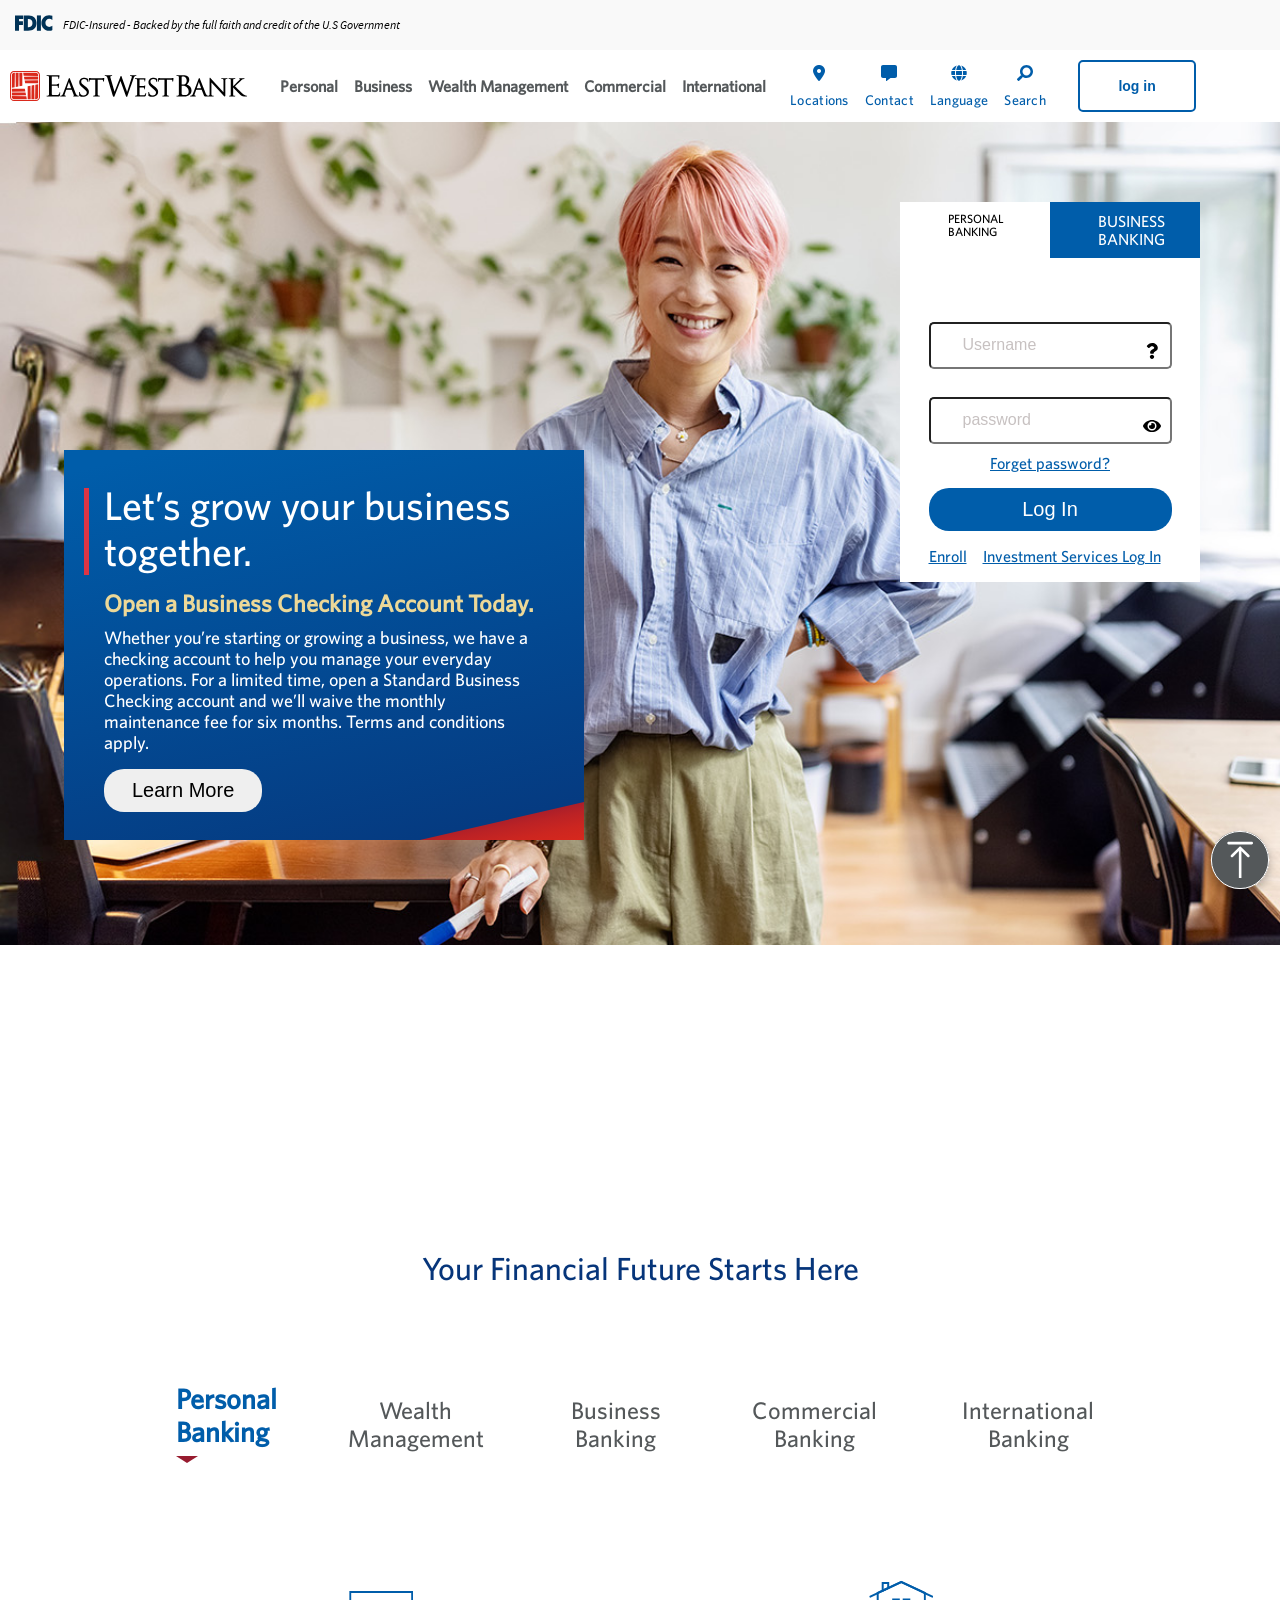
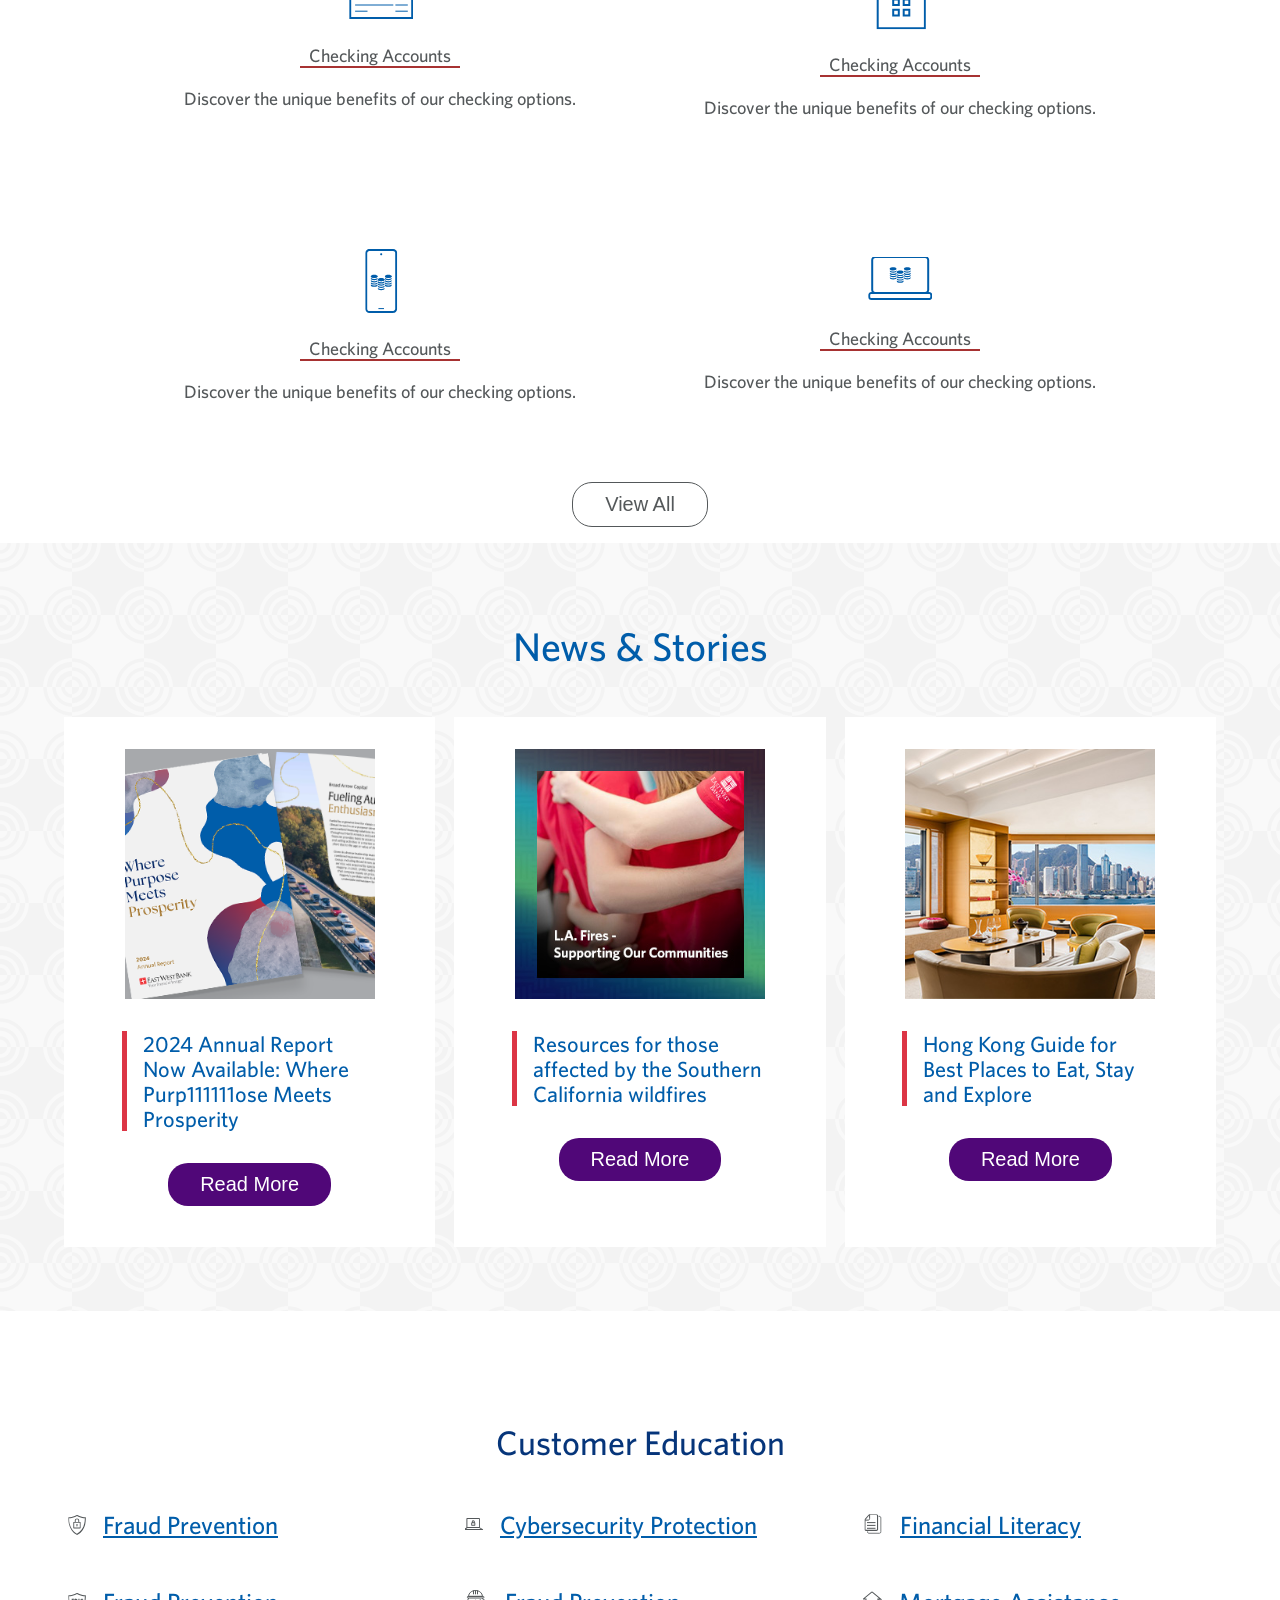
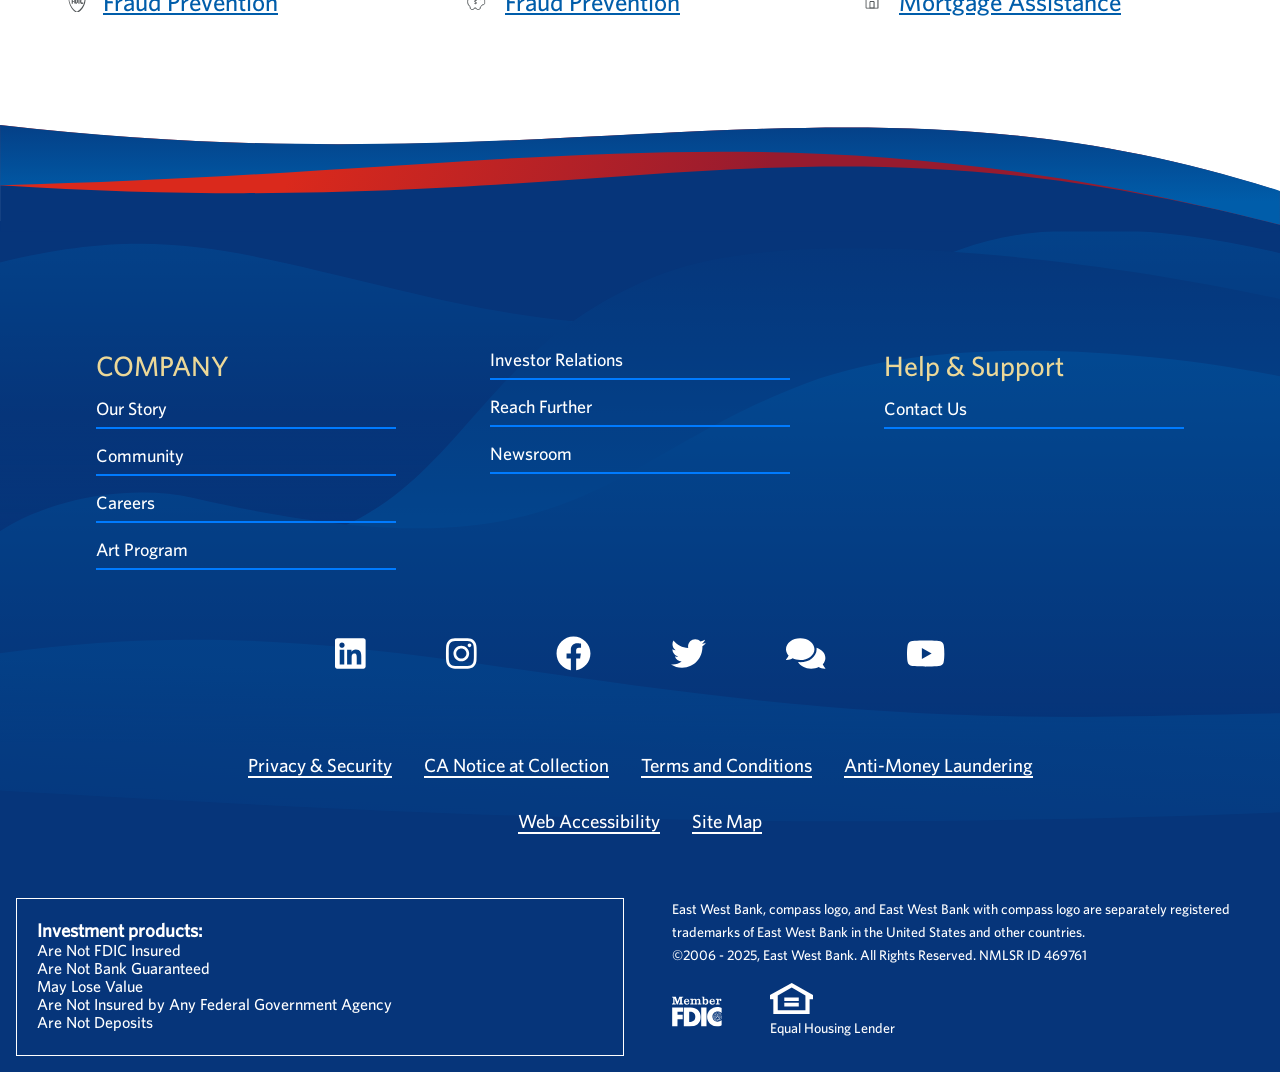
==== commit a6e4e39f: "new commit" ====
--- a/docs/index.html
+++ b/docs/index.html
@@ -6,9 +6,43 @@
     <meta name="viewport" content="width=device-width, initial-scale=1.0">
     <title>Document</title>
     <link rel="stylesheet" href="https://cdnjs.cloudflare.com/ajax/libs/font-awesome/6.0.0-beta3/css/all.min.css">
-    <script src="../script/all.js"></script>
+    <script src="./script/all.js"></script>
     <link rel="stylesheet" href="./style/style.css">
 
+
+    <style>
+        .flip-container {
+          perspective: 1000px;
+          width: 300px;
+          height: 300px;
+        }
+      
+        .flipper {
+          position: relative;
+          width: 100%;
+          height: 100%;
+          transform-style: preserve-3d;
+          transition: transform 1s;
+        }
+      
+        .flipper.flip {
+          transform: rotateY(180deg);
+        }
+      
+        .flipper img {
+          position: absolute;
+          width: 100%;
+          height: 100%;
+          backface-visibility: hidden;
+          object-fit: cover;
+          border-radius: 12px;
+        }
+      
+        .flipper .back {
+          transform: rotateY(180deg);
+        }
+      </style>
+      
 </head>
 
 <body>
@@ -16,7 +50,7 @@
         <nav>
             <div class="alert-navbar">
                 <div class="top-nav-logo">
-                    <img src="../assets/icons/US-FDIC-Logo-letters copy.svg" alt="">
+                    <img src="./assets/icons/US-FDIC-Logo-letters.svg" alt="">
                 </div>
                 <div class="topnav_text">
                     <p>FDIC-Insured - Backed by the full faith and credit of the U.S Government</p>
@@ -27,7 +61,7 @@
                     <div class="humbuger_menu">
                         <span><i class="fa fa-bars"></i></span>
                     </div>
-                    <img src="../assets/icons/EWB_Logo_Horz_black.svg" alt="">
+                    <img src="./assets/icons/EWB_Logo_Horz_black.svg" alt="">
                 </div>
                 <div class="nav_container">
 
@@ -108,6 +142,7 @@
 
     </section>
 
+
     <section>
         <div class="details_section ">
             <h1 class="tittle">Your Financial Future Starts Here</h1>
@@ -115,7 +150,7 @@
                 <div class="stats_text">
                     <h1>Personal <br>
                         Banking</h1>
-                    <img src="../assets/icons/tab-caret.svg" alt="">
+                    <img src="./assets/icons/tab-caret.svg" alt="">
                 </div>
                 <a href="">Wealth Management</a>
                 <a href="">Business Banking</a>
@@ -127,7 +162,7 @@
             <div class="details_card_container">
                 <article class="card">
                     <div class="card_img">
-                        <img src="../assets/images/account.png" alt="">
+                        <img src="./assets/images/account.png" alt="">
                     </div>
                     <div class="card_title">
                         <p class="sub_titile">Checking Accounts</p>
@@ -136,7 +171,7 @@
                 </article>
                 <article class="card">
                     <div class="card_img">
-                        <img src="../assets/images/house.png" alt="">
+                        <img src="./assets/images/house.png" alt="">
                     </div>
                     <div class="card_title">
                         <p class="sub_titile">Checking Accounts</p>
@@ -145,7 +180,7 @@
                 </article>
                 <article class="card">
                     <div class="card_img">
-                        <img src="../assets/images/phoneMOney.png" alt="">
+                        <img src="./assets/images/phoneMOney.png" alt="">
                     </div>
                     <div class="card_title">
                         <p class="sub_titile">Checking Accounts</p>
@@ -154,7 +189,7 @@
                 </article>
                 <article class="card">
                     <div class="card_img">
-                        <img src="../assets/images/money.png" alt="">
+                        <img src="./assets/images/money.png" alt="">
                     </div>
                     <div class="card_title">
                         <p class="sub_titile">Checking Accounts</p>
@@ -168,14 +203,14 @@
     </section>
 
     <section>
-        <div class="news">
+        <div class="news" id="#">
             <h1>News & Stories</h1>
             <div class="news_card wrapper">
                 <article class="card">
                     <div class="card_container">
 
-                        <div class="card_img">
-                            <img src="../assets/images/2024_EWB-Annual-Report_320x320.png" alt="">
+                        <div class="card_img" >
+                            <img id="hero_img" src="./assets/images/2024_EWB-Annual-Report_320x320.png" alt="">
                         </div>
                         <div class="card_title">
                             <h2>2024 Annual Report Now Available: Where Purp111111ose Meets Prosperity</h2>
@@ -188,7 +223,7 @@
                     <div class="card_container">
 
                         <div class="card_img">
-                            <img src="../assets/images/la-wildfires-resources-east-west-bank-thumb.jpg" alt="">
+                            <img src="./assets/images/la-wildfires-resources-east-west-bank-thumb.jpg" alt="">
                         </div>
                         <div class="card_title">
                             <h2>Resources for those affected by the Southern California wildfires</h2>
@@ -201,7 +236,7 @@
                     <div class="card_container">
 
                         <div class="card_img">
-                            <img src="../assets/images/RF_HK-guide_SQ_20250318a.jpg" alt="">
+                            <img src="./assets/images/RF_HK-guide_SQ_20250318a.jpg" alt="">
                         </div>
                         <div class="card_title">
                             <h2>Hong Kong Guide for Best Places to Eat, Stay and Explore</h2>
@@ -218,27 +253,27 @@
             <div class="customer_card_container">
 
                 <span class="customer_card">
-                    <img src="../assets/images/security.png" alt="">
+                    <img src="./assets/images/security.png" alt="">
                     <a href="">Fraud Prevention</a>
                 </span>
                 <span class="customer_card">
-                    <img src="../assets/images/protection.png" alt="">
+                    <img src="./assets/images/protection.png" alt="">
                     <a href="">Cybersecurity Protection</a>
                 </span>
                 <span class="customer_card">
-                    <img src="../assets/images/copy.png" alt="">
+                    <img src="./assets/images/copy.png" alt="">
                     <a href="">Financial Literacy</a>
                 </span>
                 <span class="customer_card">
-                    <img src="../assets/images/fac.png" alt="">
+                    <img src="./assets/images/fac.png" alt="">
                     <a href="">Fraud Prevention</a>
                 </span>
                 <span class="customer_card">
-                    <img src="../assets/images/overdraft.png" alt="">
+                    <img src="./assets/images/overdraft.png" alt="">
                     <a href="">Fraud Prevention</a>
                 </span>
                 <span class="customer_card">
-                    <img src="../assets/images/mortage.png" alt="">
+                    <img src="./assets/images/mortage.png" alt="">
                     <a href="">Mortgage Assistance</a>
                 </span>
             </div>
@@ -247,7 +282,7 @@
 
     <footer>
         <div class="footer_wave">
-            <img src="../assets/icons/footer-wave.svg" alt="">
+            <img src="./assets/icons/footer-wave.svg" alt="">
         </div>
 
         <div class="footer_links_container">
@@ -268,7 +303,6 @@
             <div class="footer_links">
                 <h2>Help & Support</h2>
                 <a href="">Contact Us</a>
-
 
             </div>
         </div>
@@ -334,9 +368,9 @@
                 </div>
 
                 <div class="footer_logo">
-                    <img src="../assets/icons/FDIC-logo.svg" alt="">
+                    <img src="./assets/icons/FDIC-logo.svg" alt="">
                     <div class="footer_img">
-                        <img src="../assets/icons/house-lender.svg" alt="">
+                        <img src="./assets/icons/house-lender.svg" alt="">
                         <p>Equal Housing Lender</p>
                     </div>
                 </div>
@@ -344,7 +378,9 @@
         </div>
 
         <div class="back-to-top-arrow">
-            <img src="../assets/icons/back-to-top-arrow.svg" alt="">
+            <a href="#">
+                <img src="./assets/icons/back-to-top-arrow.svg" alt="">
+            </a>
         </div>
     </footer>
     <script src="./script/index.js"></script>
--- a/docs/style/style.css
+++ b/docs/style/style.css
@@ -23,7 +23,7 @@
 html {
     font-family: 'whitneymedium';
     overflow-x: hidden !important;
-
+    scroll-behavior: smooth !important;
 }
 
 
@@ -209,7 +209,7 @@
 }
 
 .hero_section {
-    background-image: url(../../assets/images/grow-business-togather.jpg);
+    background-image: url(../assets/images/grow-business-togather.jpg);
     background-position: 60% top;
     background-repeat: no-repeat;
     background-size: 160% auto;
